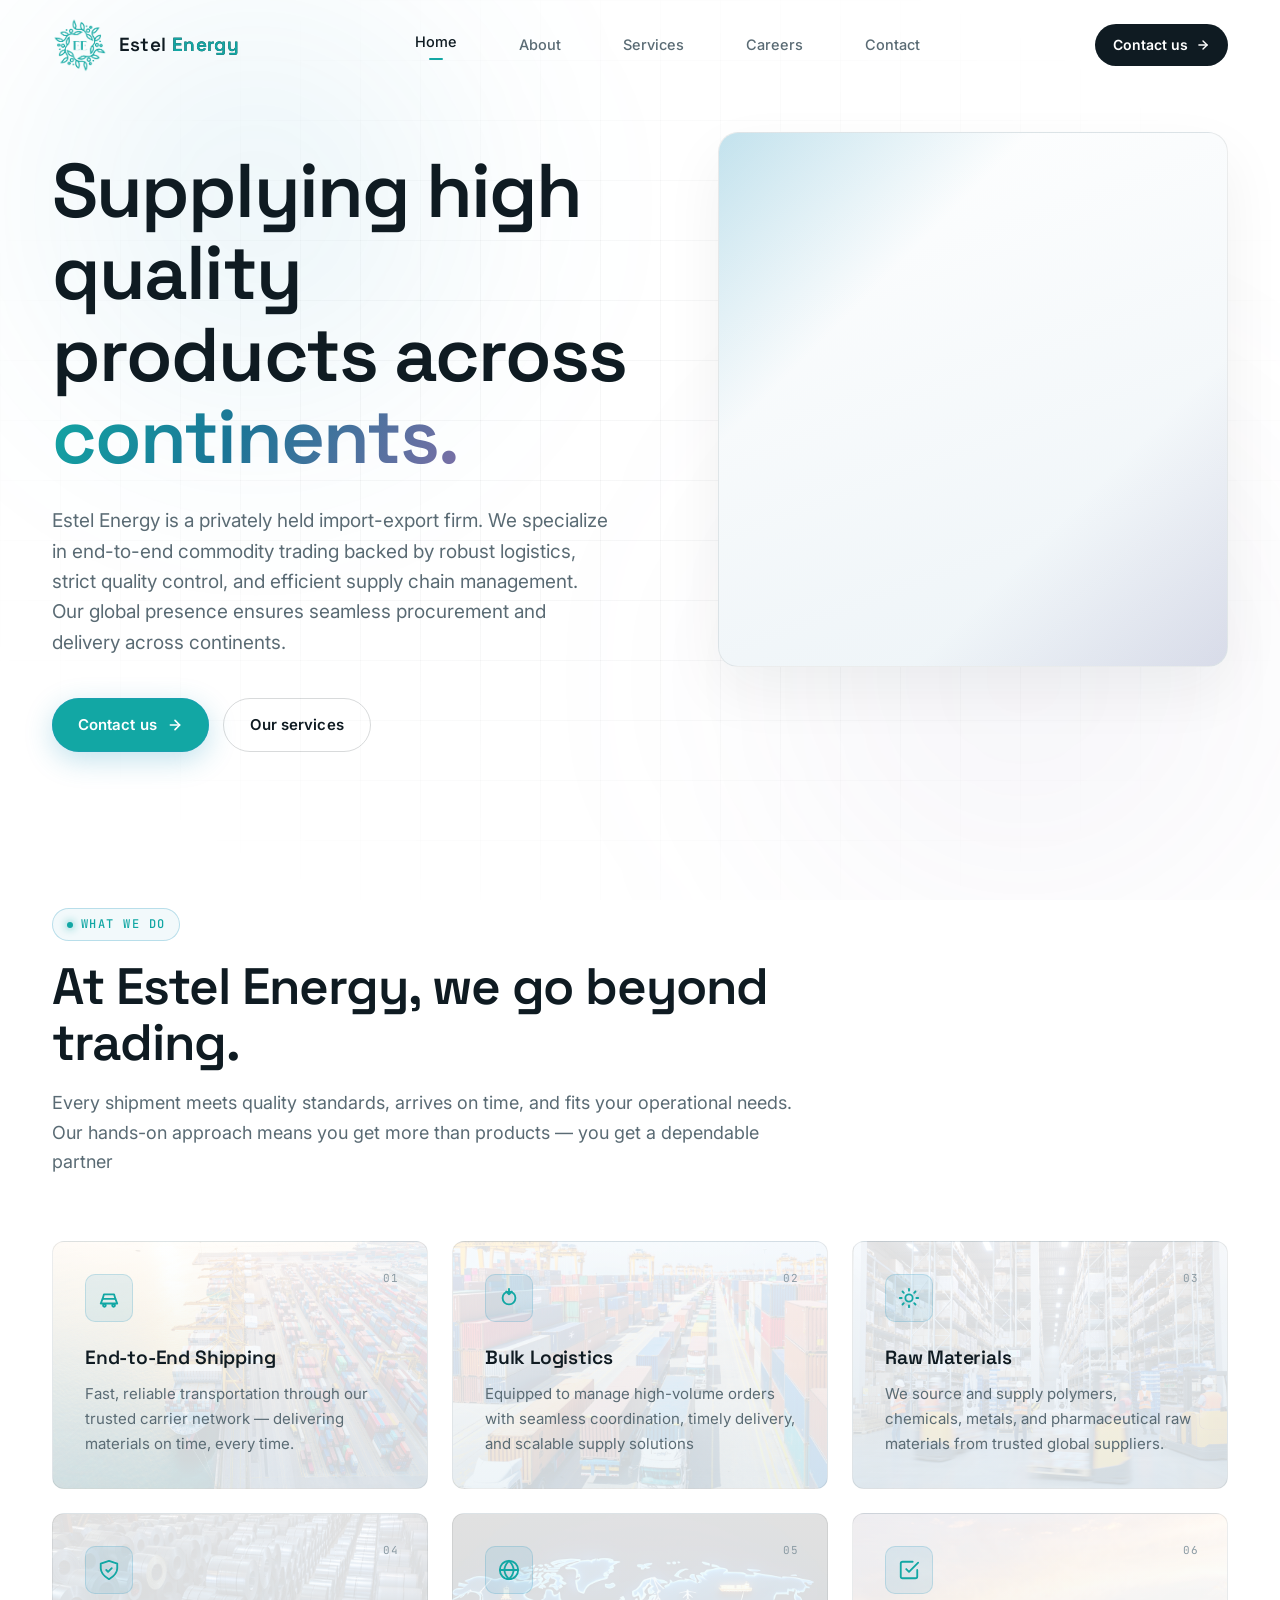
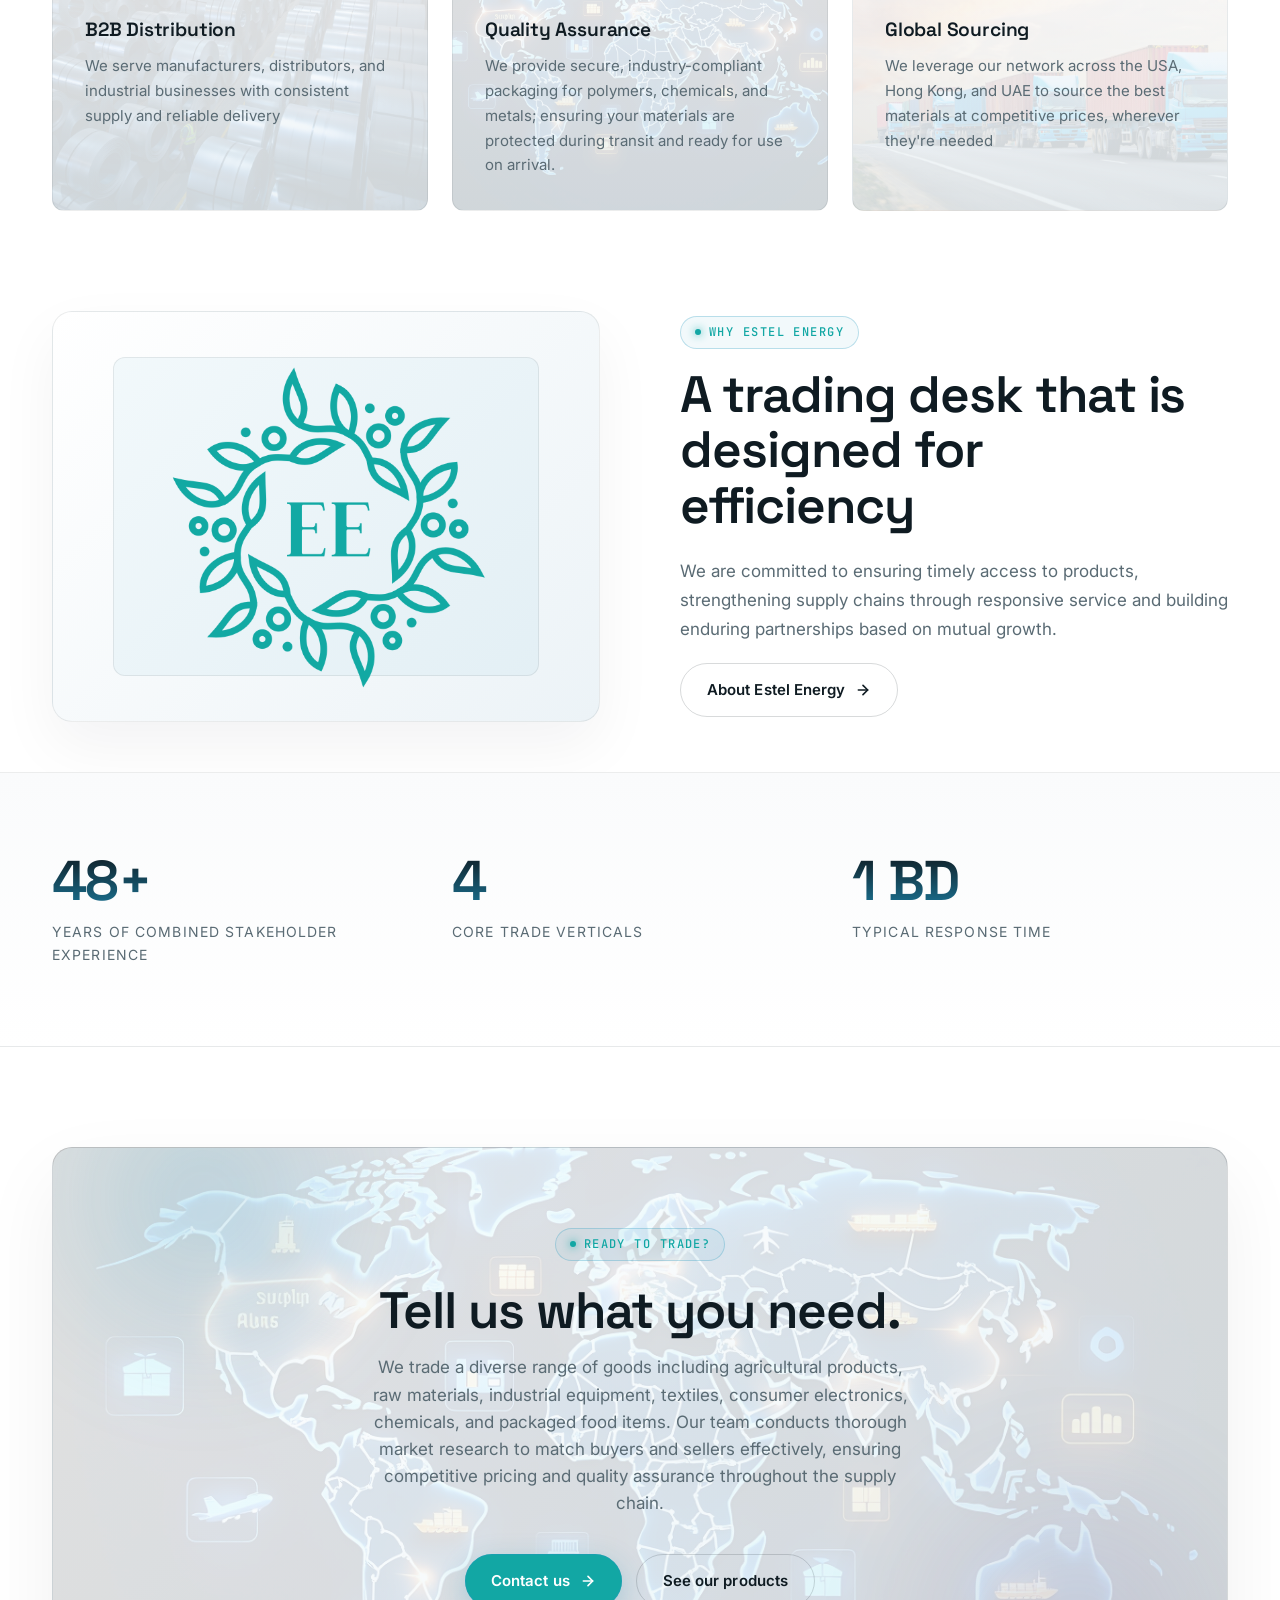
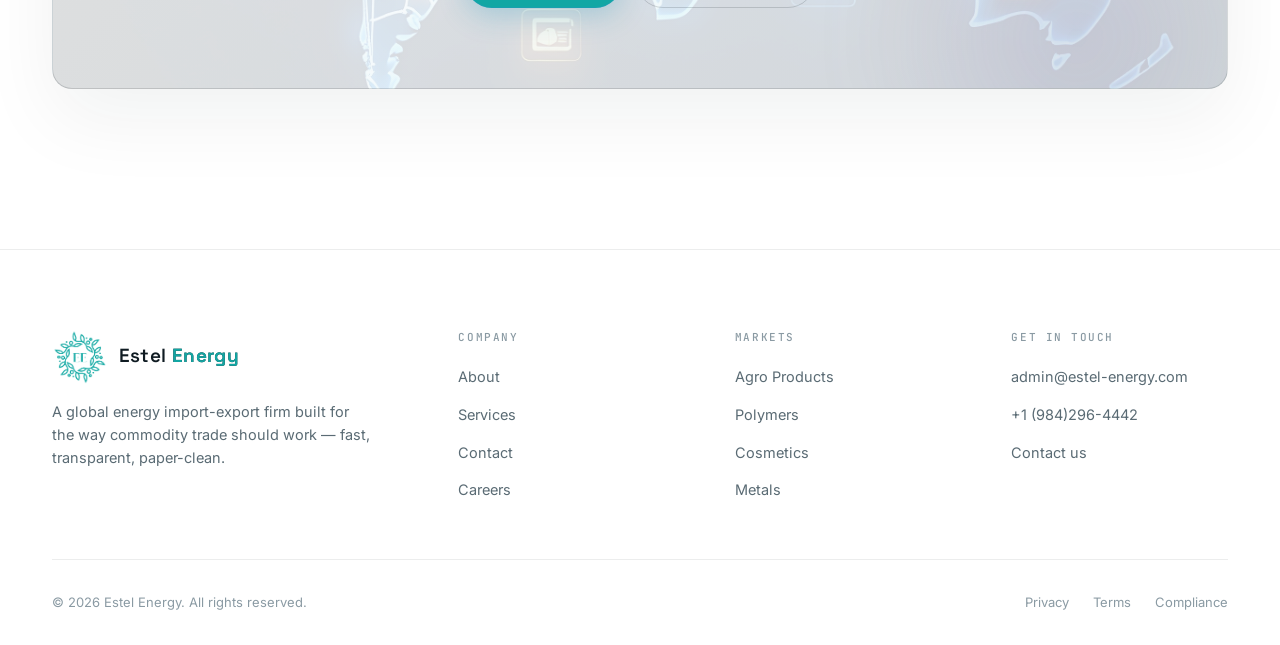
==== index.html @ 21d87ffd "Initial commit — Estel Energy website" ====
<!DOCTYPE html>
<html lang="en">
<head>
  <meta charset="UTF-8">
  <meta name="viewport" content="width=device-width, initial-scale=1.0">
  <title>Estel Energy </title>
  <meta name="description" content="Estel Energy is a privately held import-export firm. We specialize in end-to-end commodity trading backed by robust logistics, strict quality control, and efficient supply chain management. Our global presence ensures seamless procurement and delivery across continents.">
  <link rel="preconnect" href="https://fonts.googleapis.com">
  <link rel="preconnect" href="https://fonts.gstatic.com" crossorigin>
  <link href="https://fonts.googleapis.com/css2?family=Inter:wght@400;500;600;700&family=Space+Grotesk:wght@400;500;600;700&family=JetBrains+Mono:wght@400;500&display=swap" rel="stylesheet">
  <link rel="stylesheet" href="styles.css">
  <link rel="icon" type="image/png" href="./estellogo.png">
</head>
<body>
  <div class="ambient-bg"></div>
  <div class="grid-overlay"></div>

  <!-- NAV -->
  <nav class="nav">
    <div class="container nav-inner">
      <a href="index.html" class="brand">
        <img src="./estellogo.png" alt="Estel Energy logo" class="brand-logo">
        <span class="brand-name">Estel <span>Energy</span></span>
      </a>
      <ul class="nav-links">
        <li><a href="index.html" class="active">Home</a></li>
        <li><a href="about.html">About</a></li>
        <li><a href="services.html">Services</a></li>
        <li><a href="careers.html">Careers</a></li>
        <li><a href="contact.html">Contact</a></li>
      </ul>
      <a href="contact.html" class="nav-cta">
        Contact us
        <svg width="14" height="14" viewBox="0 0 24 24" fill="none" stroke="currentColor" stroke-width="2.4" stroke-linecap="round" stroke-linejoin="round"><line x1="5" y1="12" x2="19" y2="12"/><polyline points="12 5 19 12 12 19"/></svg>
      </a>
      <button class="menu-toggle" aria-label="Menu"><span></span></button>
    </div>
  </nav>

  <!-- HERO -->
  <section class="hero">
    <div class="container">
      <div class="hero-inner">
        <div>
          <h1 class="reveal" data-delay="1">
            Supplying high <br>quality products across <span class="grad">continents.</span>
          </h1>
          <p class="hero-sub reveal" data-delay="2">
            Estel Energy is a privately held import-export firm. We specialize in end-to-end commodity trading backed by robust logistics, strict quality control, and efficient supply chain management. Our global presence ensures seamless procurement and delivery across continents.
          </p>
          <div class="hero-ctas reveal" data-delay="3">
            <a href="contact.html" class="btn btn-primary">
              Contact us
              <svg class="btn-arrow" width="16" height="16" viewBox="0 0 24 24" fill="none" stroke="currentColor" stroke-width="2.4" stroke-linecap="round" stroke-linejoin="round"><line x1="5" y1="12" x2="19" y2="12"/><polyline points="12 5 19 12 12 19"/></svg>
            </a>
            <a href="services.html" class="btn btn-ghost">Our services</a>
          </div>
        </div>

        <!-- Hero visual: video -->
        <div class="hero-visual reveal" data-delay="2">
          <video
            autoplay
            muted
            loop
            playsinline
            style="width: 100%; height: 100%; border-radius: 20px; object-fit: cover;"
          >
            <source src="./Diagonaltrucks.m4v" type="video/mp4">
            Your browser does not support the video tag.
          </video>
        </div>
      </div>
    </div>
  </section>

  <!-- SERVICES PREVIEW -->
  <section class="section">
    <div class="container">
      <div class="section-head reveal">
        <span class="eyebrow">What we do</span>
        <h2>At Estel Energy, we go beyond trading.</h2>
        <p>Every shipment meets quality standards, arrives on time, and fits your operational needs. Our hands-on approach means you get more than products — you get a dependable partner</p>
      </div>

      <div class="grid grid-3">
        <div class="card reveal" style="background: linear-gradient(180deg, rgba(255, 255, 255, 0.88) 0%, rgba(236, 243, 247, 0.88) 100%), url('./shipping.png') center / cover no-repeat;">
          <span class="card-num">01</span>
          <div class="card-icon">
            <svg viewBox="0 0 24 24" fill="none" stroke="currentColor" stroke-width="2" stroke-linecap="round" stroke-linejoin="round"><path d="M3 18h18l-2-5H5l-2 5z"/><path d="M5 13l1.5-5h11L19 13"/><circle cx="7" cy="20" r="1.5"/><circle cx="17" cy="20" r="1.5"/></svg>
          </div>
          <h3 class="card-title">End-to-End Shipping</h3>
          <p class="card-body">Fast, reliable transportation through our trusted carrier network — delivering materials on time, every time.</p>
        </div>

        <div class="card reveal" data-delay="1" style="background: linear-gradient(180deg, rgba(255, 255, 255, 0.88) 0%, rgba(236, 243, 247, 0.88) 100%), url('./shippingtwo.png') center / cover no-repeat;">
          <span class="card-num">02</span>
          <div class="card-icon">
            <svg viewBox="0 0 24 24" fill="none" stroke="currentColor" stroke-width="2" stroke-linecap="round" stroke-linejoin="round"><path d="M12 2v6m0 0l-3-3m3 3l3-3"/><path d="M5 12a7 7 0 1014 0 7 7 0 00-14 0z"/></svg>
          </div>
          <h3 class="card-title">Bulk Logistics</h3>
          <p class="card-body">Equipped to manage high-volume orders with seamless coordination, timely delivery, and scalable supply solutions</p>
        </div>

        <div class="card reveal" data-delay="2" style="background: linear-gradient(180deg, rgba(255, 255, 255, 0.88) 0%, rgba(236, 243, 247, 0.88) 100%), url('./operations.png') center / cover no-repeat;">
          <span class="card-num">03</span>
          <div class="card-icon">
            <svg viewBox="0 0 24 24" fill="none" stroke="currentColor" stroke-width="2" stroke-linecap="round" stroke-linejoin="round"><circle cx="12" cy="12" r="4"/><path d="M12 2v2m0 16v2M2 12h2m16 0h2M4.93 4.93l1.41 1.41m11.32 11.32l1.41 1.41M4.93 19.07l1.41-1.41m11.32-11.32l1.41-1.41"/></svg>
          </div>
          <h3 class="card-title">Raw Materials</h3>
          <p class="card-body">We source and supply polymers, chemicals, metals, and pharmaceutical raw materials from trusted global suppliers.</p>
        </div>

        <div class="card reveal" style="background: linear-gradient(180deg, rgba(255, 255, 255, 0.88) 0%, rgba(236, 243, 247, 0.88) 100%), url('./metalsone.png') center / cover no-repeat;">
          <span class="card-num">04</span>
          <div class="card-icon">
            <svg viewBox="0 0 24 24" fill="none" stroke="currentColor" stroke-width="2" stroke-linecap="round" stroke-linejoin="round"><path d="M12 22c5-3 9-7 9-12V5l-9-3-9 3v5c0 5 4 9 9 12z"/><path d="M9 12l2 2 4-4"/></svg>
          </div>
          <h3 class="card-title">B2B Distribution</h3>
          <p class="card-body">We serve manufacturers, distributors, and industrial businesses with consistent supply and reliable delivery</p>
        </div>

        <div class="card reveal" data-delay="1" style="background: linear-gradient(180deg, rgba(255, 255, 255, 0.88) 0%, rgba(236, 243, 247, 0.88) 100%), url('./network.png') center / cover no-repeat;">
          <span class="card-num">05</span>
          <div class="card-icon">
            <svg viewBox="0 0 24 24" fill="none" stroke="currentColor" stroke-width="2" stroke-linecap="round" stroke-linejoin="round"><path d="M2 12h20M2 12c0-5 4-10 10-10s10 5 10 10-4 10-10 10S2 17 2 12z"/><path d="M12 2c3 3 5 6 5 10s-2 7-5 10c-3-3-5-6-5-10s2-7 5-10z"/></svg>
          </div>
          <h3 class="card-title">Quality Assurance</h3>
          <p class="card-body">We provide secure, industry-compliant packaging for polymers, chemicals, and metals; ensuring your materials are protected during transit and ready for use on arrival.</p>
        </div>

        <div class="card reveal" data-delay="2" style="background: linear-gradient(180deg, rgba(255, 255, 255, 0.88) 0%, rgba(236, 243, 247, 0.88) 100%), url('./shippingone.png') center / cover no-repeat;">
          <span class="card-num">06</span>
          <div class="card-icon">
            <svg viewBox="0 0 24 24" fill="none" stroke="currentColor" stroke-width="2" stroke-linecap="round" stroke-linejoin="round"><path d="M9 11l3 3L22 4"/><path d="M21 12v7a2 2 0 01-2 2H5a2 2 0 01-2-2V5a2 2 0 012-2h11"/></svg>
          </div>
          <h3 class="card-title">Global Sourcing</h3>
          <p class="card-body">We leverage our network across the USA, Hong Kong, and UAE to source the best materials at competitive prices, wherever they're needed</p>
        </div>
      </div>
    </div>
  </section>

  <!-- ABOUT SPLIT -->
  <section class="section">
    <div class="container">
      <div class="split">
        <div class="split-img reveal">
          <div class="split-img-inner">
            <img
              src="./estellogo.png"
              alt="Logo"
              style="max-width: 80%; height: auto;"
            />
          </div>
        </div>
        <div class="reveal" data-delay="1">
          <span class="eyebrow" style="margin-bottom: 18px;">Why Estel Energy</span>
          <h2 style="margin-bottom: 24px;">A trading desk that is designed for efficiency</h2>
          <p style="color: var(--text-muted); font-size: 17px; line-height: 1.7; margin-bottom: 20px;">
            We are committed to ensuring timely access to products, strengthening supply chains through responsive service and building enduring partnerships based on mutual growth.
          </p>

          <a href="about.html" class="btn btn-ghost">
            About Estel Energy
            <svg class="btn-arrow" width="16" height="16" viewBox="0 0 24 24" fill="none" stroke="currentColor" stroke-width="2.4" stroke-linecap="round" stroke-linejoin="round"><line x1="5" y1="12" x2="19" y2="12"/><polyline points="12 5 19 12 12 19"/></svg>
          </a>
        </div>
      </div>
    </div>
  </section>

  <!-- STATS BAND -->
  <section class="stats-band">
    <div class="container">
      <div class="stats-grid">
        <div class="stat reveal">
          <div class="stat-num" data-count="50" data-suffix="+">0+</div>
          <div class="stat-label">Years of combined stakeholder experience</div>
        </div>
        <div class="stat reveal" data-delay="1">
          <div class="stat-num" data-count="4" data-suffix="">0</div>
          <div class="stat-label">Core trade verticals</div>
        </div>
        <div class="stat reveal" data-delay="2">
          <div class="stat-num" data-count="1" data-suffix=" BD">0 BD</div>
          <div class="stat-label">Typical response time</div>
        </div>
      </div>
    </div>
  </section>

  <!-- CTA -->
  <section class="cta-band">
    <div class="container">
      <div class="cta-card reveal">
        <span class="eyebrow" style="margin-bottom: 22px;">Ready to trade?</span>
        <h2>Tell us what you need.</h2>
        <p>We trade a diverse range of goods including agricultural products, raw materials, industrial equipment, textiles, consumer electronics, chemicals, and packaged food items. Our team conducts thorough market research to match buyers and sellers effectively, ensuring competitive pricing and quality assurance throughout the supply chain.</p>
        <div class="btn-group">
          <a href="contact.html" class="btn btn-primary">
            Contact us
            <svg class="btn-arrow" width="16" height="16" viewBox="0 0 24 24" fill="none" stroke="currentColor" stroke-width="2.4" stroke-linecap="round" stroke-linejoin="round"><line x1="5" y1="12" x2="19" y2="12"/><polyline points="12 5 19 12 12 19"/></svg>
          </a>
          <a href="services.html" class="btn btn-ghost">See our products</a>
        </div>
      </div>
    </div>
  </section>

  <!-- FOOTER -->
  <footer class="footer">
    <div class="container">
      <div class="footer-grid">
        <div class="footer-brand">
          <div class="brand">
            <img src="./estellogo.png" alt="Estel Energy logo" class="brand-logo">
            <span class="brand-name">Estel <span>Energy</span></span>
          </div>
          <p class="footer-tag">A global energy import-export firm built for the way commodity trade should work — fast, transparent, paper-clean.</p>
        </div>
        <div>
          <h4>Company</h4>
          <ul>
            <li><a href="about.html">About</a></li>
            <li><a href="services.html">Services</a></li>
            <li><a href="contact.html">Contact</a></li>
            <li><a href="careers.html">Careers</a></li>
          </ul>
        </div>
        <div>
          <h4>Markets</h4>
          <ul>
            <li><a href="services.html">Agro Products</a></li>
            <li><a href="services.html">Polymers</a></li>
            <li><a href="services.html">Cosmetics</a></li>
            <li><a href="services.html">Metals</a></li>
          </ul>
        </div>
        <div>
          <h4>Get in touch</h4>
          <ul>
            <li><a href="mailto:admin@estel-energy.com">admin@estel-energy.com</a></li>
            <li><a href="tel:+19842964442">+1 (984)296-4442</a></li>
            <li><a href="contact.html">Contact us</a></li>
          </ul>
        </div>
      </div>
      <div class="footer-bottom">
        <span>© <span id="year">2026</span> Estel Energy. All rights reserved.</span>
        <div class="footer-bottom-links">
          <a href="#">Privacy</a>
          <a href="#">Terms</a>
          <a href="#">Compliance</a>
        </div>
      </div>
    </div>
  </footer>

  <script src="script.js"></script>
</body>
</html>
---- styles.css ----
/* ============================================
   ESTEL ENERGY — Global Energy Trade
   Design system & shared styles
   ============================================ */

:root {
  /* Palette — white canvas, brand teal + low-energy dusty purple */
  --bg-0: #FFFFFF;
  --bg-1: #FAFBFC;
  --bg-2: #ECF3F7;          /* light teal wash */
  --surface: #FFFFFF;
  --surface-2: #F4F8FB;
  --border: rgba(15, 27, 34, 0.08);
  --border-strong: rgba(15, 27, 34, 0.16);

  --text: #0F1B22;          /* near-black with teal undertone */
  --text-muted: #5A6B74;    /* readable slate */
  --text-dim: #8A9AA3;      /* dim slate */

  --accent: #12A7A4;        /* brand teal — rgba(37, 150, 190, 1) */
  --accent-deep: #1B7596;   /* darker teal for hovers */
  --accent-2: #7B6FA6;      /* dusty muted purple — adult, not childish */
  --accent-glow: rgba(37, 150, 190, 0.28);
  --energy: #12A7A4;        /* desaturated signal green */
  --danger: #D14848;        /* desaturated alert red */

  /* Type */
  --font-display: 'Space Grotesk', 'Inter', system-ui, -apple-system, sans-serif;
  --font-body: 'Inter', system-ui, -apple-system, sans-serif;
  --font-mono: 'JetBrains Mono', ui-monospace, SFMono-Regular, Menlo, monospace;

  /* Layout */
  --container: 1240px;
  --radius-sm: 6px;
  --radius: 12px;
  --radius-lg: 20px;

  /* Transitions */
  --ease: cubic-bezier(0.16, 1, 0.3, 1);
  --t-fast: 180ms var(--ease);
  --t: 320ms var(--ease);
  --t-slow: 600ms var(--ease);
}

* { box-sizing: border-box; margin: 0; padding: 0; }

html { scroll-behavior: smooth; -webkit-text-size-adjust: 100%; }

body {
  font-family: var(--font-body);
  background: var(--bg-0);
  color: var(--text);
  line-height: 1.6;
  font-size: 16px;
  -webkit-font-smoothing: antialiased;
  -moz-osx-font-smoothing: grayscale;
  overflow-x: hidden;
  min-height: 100vh;
}

img { max-width: 100%; display: block; }
a { color: inherit; text-decoration: none; transition: color var(--t-fast); }
button { font: inherit; cursor: pointer; border: none; background: none; color: inherit; }

::selection { background: var(--accent); color: #FFFFFF; }

/* ============================================
   Background ambient effects
   ============================================ */
.ambient-bg {
  position: fixed;
  inset: 0;
  z-index: -1;
  overflow: hidden;
  background: var(--bg-0);
}
.ambient-bg::before {
  content: '';
  position: absolute;
  top: -20%;
  left: -10%;
  width: 60vw;
  height: 60vw;
  background: radial-gradient(circle, rgba(37, 150, 190, 0.10) 0%, transparent 60%);
  filter: blur(80px);
  animation: drift1 22s ease-in-out infinite alternate;
}
.ambient-bg::after {
  content: '';
  position: absolute;
  bottom: -25%;
  right: -15%;
  width: 70vw;
  height: 70vw;
  background: radial-gradient(circle, rgba(123, 111, 166, 0.08) 0%, transparent 60%);
  filter: blur(100px);
  animation: drift2 28s ease-in-out infinite alternate;
}
.grid-overlay {
  position: fixed;
  inset: 0;
  z-index: -1;
  background-image:
    linear-gradient(rgba(15, 27, 34, 0.035) 1px, transparent 1px),
    linear-gradient(90deg, rgba(15, 27, 34, 0.035) 1px, transparent 1px);
  background-size: 60px 60px;
  mask-image: radial-gradient(ellipse at center, black 30%, transparent 80%);
  pointer-events: none;
}

@keyframes drift1 {
  0% { transform: translate(0, 0); }
  100% { transform: translate(8vw, 6vh); }
}
@keyframes drift2 {
  0% { transform: translate(0, 0); }
  100% { transform: translate(-6vw, -4vh); }
}

/* ============================================
   Layout container
   ============================================ */
.container {
  max-width: var(--container);
  margin: 0 auto;
  padding: 0 32px;
}
@media (max-width: 720px) { .container { padding: 0 20px; } }

/* ============================================
   Navigation
   ============================================ */
.nav {
  position: fixed;
  top: 0;
  left: 0;
  right: 0;
  z-index: 100;
  padding: 18px 0;
  transition: background var(--t), backdrop-filter var(--t), border-color var(--t);
  border-bottom: 1px solid transparent;
}
.nav.scrolled {
  background: rgba(255, 255, 255, 0.85);
  backdrop-filter: saturate(180%) blur(20px);
  -webkit-backdrop-filter: saturate(180%) blur(20px);
  border-bottom-color: var(--border);
}
.nav-inner {
  display: flex;
  align-items: center;
  justify-content: space-between;
  gap: 24px;
}
.brand {
  display: flex;
  align-items: center;
  gap: 12px;
  font-family: var(--font-display);
  font-weight: 600;
  letter-spacing: -0.01em;
  font-size: 19px;
}

.brand-logo {
  height: 54px;
  width: auto;
  display: block;
}

.brand-mark {
  width: 34px;
  height: 34px;
  border-radius: 8px;
  background: linear-gradient(135deg, var(--accent) 0%, var(--accent-deep) 100%);
  display: grid;
  place-items: center;
  box-shadow: 0 0 24px var(--accent-glow);
  position: relative;
  overflow: hidden;
}
/* Shimmer animation REMOVED from .brand-mark — now lives on .brand-name */
.brand-mark svg { width: 18px; height: 18px; position: relative; z-index: 1; }

.brand-name {
  letter-spacing: 0.02em;
  background-image: linear-gradient(
    100deg,
    var(--text) 0%,
    var(--text) 42%,
    var(--accent) 50%,
    var(--text) 58%,
    var(--text) 100%
  );
  background-size: 220% 100%;
  background-position: 150% 0;
  -webkit-background-clip: text;
  background-clip: text;
  -webkit-text-fill-color: transparent;
  color: transparent;
  animation: shine 4s ease-in-out infinite;
}
.brand-name > span {
  -webkit-text-fill-color: var(--accent);
  color: var(--accent);
  background: none;
}
@keyframes shine {
  0%, 100% { background-position: 150% 0; }
  50% { background-position: -50% 0; }
}

.nav-links {
  display: flex;
  align-items: center;
  gap: 50px;
  list-style: none;
}
.nav-links a {
  display: inline-block;
  white-space: nowrap;
  padding: 4px 6px;
  font-size: 14.5px;
  font-weight: 500;
  color: var(--text-muted);
  border-radius: 5px;
  transition: color var(--t-fast), background var(--t-fast);
}
.nav-links a:hover { color: var(--text); background: rgba(15, 27, 34, 0.04); }
.nav-links a.active { color: var(--text); }
.nav-links a.active::after {
  content: '';
  display: block;
  margin: 4px auto 0;
  width: 14px;
  height: 2px;
  border-radius: 2px;
  background: var(--accent);
}

.nav-cta {
  display: inline-flex;
  align-items: center;
  gap: 8px;
  padding: 10px 18px;
  background: var(--text);
  color: #FFFFFF;
  border-radius: 999px;
  font-size: 14px;
  font-weight: 600;
  transition: transform var(--t-fast), box-shadow var(--t-fast);
}
.nav-cta:hover {
  transform: translateY(-1px);
  box-shadow: 0 8px 24px rgba(15, 27, 34, 0.18);
}

.menu-toggle {
  display: none;
  width: 40px;
  height: 40px;
  border-radius: 8px;
  align-items: center;
  justify-content: center;
}
.menu-toggle span {
  display: block;
  width: 18px;
  height: 2px;
  background: var(--text);
  position: relative;
}
.menu-toggle span::before,
.menu-toggle span::after {
  content: '';
  position: absolute;
  left: 0;
  width: 18px;
  height: 2px;
  background: var(--text);
}
.menu-toggle span::before { top: -6px; }
.menu-toggle span::after { top: 6px; }

@media (max-width: 880px) {
  .menu-toggle { display: flex; }
  .nav-links {
    position: fixed;
    inset: 64px 0 auto 0;
    flex-direction: column;
    background: rgba(255, 255, 255, 0.97);
    backdrop-filter: blur(20px);
    border-bottom: 1px solid var(--border);
    padding: 24px;
    gap: 4px;
    transform: translate(0, calc(-100% - 80px));
    transition: transform var(--t);
  }
  .nav-links.open { transform: translate(0, 0); }
  .nav-links a { padding: 14px 16px; width: 100%; }
  .nav-cta { display: none; }
}

/* ============================================
   Buttons
   ============================================ */
.btn {
  display: inline-flex;
  align-items: center;
  gap: 10px;
  padding: 14px 26px;
  font-size: 15px;
  font-weight: 600;
  border-radius: 999px;
  transition: transform var(--t-fast), box-shadow var(--t-fast), background var(--t-fast), color var(--t-fast);
  white-space: nowrap;
  letter-spacing: 0.005em;
  cursor: pointer;
}
.btn-primary {
  background: var(--accent);
  color: #FFFFFF;
  box-shadow: 0 8px 28px rgba(37, 150, 190, 0.28), 0 0 0 1px rgba(37, 150, 190, 0.4) inset;
}
.btn-primary:hover {
  transform: translateY(-2px);
  background: var(--accent-deep);
  box-shadow: 0 14px 36px rgba(37, 150, 190, 0.4), 0 0 0 1px rgba(37, 150, 190, 0.55) inset;
}
.btn-ghost {
  background: transparent;
  color: var(--text);
  border: 1px solid var(--border-strong);
}
.btn-ghost:hover {
  background: rgba(15, 27, 34, 0.04);
  border-color: rgba(15, 27, 34, 0.28);
  transform: translateY(-2px);
}
.btn-arrow { transition: transform var(--t-fast); }
.btn:hover .btn-arrow { transform: translateX(3px); }

/* ============================================
   Section primitives
   ============================================ */
section { position: relative; }
.section { padding: 50px 0; }
.section-sm { padding: 80px 0; }
@media (max-width: 720px) {
  .section { padding: 80px 0; }
  .section-sm { padding: 60px 0; }
}

.eyebrow {
  display: inline-flex;
  align-items: center;
  gap: 8px;
  font-family: var(--font-mono);
  font-size: 12px;
  font-weight: 500;
  letter-spacing: 0.12em;
  text-transform: uppercase;
  color: var(--accent);
  padding: 6px 14px;
  border: 1px solid rgba(37, 150, 190, 0.28);
  border-radius: 999px;
  background: rgba(37, 150, 190, 0.06);
}
.eyebrow::before {
  content: '';
  width: 6px;
  height: 6px;
  border-radius: 50%;
  background: var(--accent);
  box-shadow: 0 0 8px var(--accent);
}

h1, h2, h3, h4 {
  font-family: var(--font-display);
  font-weight: 600;
  letter-spacing: -0.025em;
  line-height: 1.08;
  color: var(--text);
}
h1 { font-size: clamp(2.5rem, 6vw, 4.75rem); }
h2 { font-size: clamp(2rem, 4vw, 3.25rem); letter-spacing: -0.02em; }
h3 { font-size: clamp(1.25rem, 2vw, 1.5rem); letter-spacing: -0.01em; line-height: 1.25; }
h4 { font-size: 1.05rem; line-height: 1.35; }

.text-accent { color: var(--accent); }
.text-gold { color: var(--accent-2); }
.text-muted { color: var(--text-muted); }
.text-dim { color: var(--text-dim); }

.section-head { max-width: 760px; margin-bottom: 64px; }
.section-head .eyebrow { margin-bottom: 18px; }
.section-head h2 { margin-bottom: 18px; }
.section-head p { color: var(--text-muted); font-size: 18px; line-height: 1.65; }

/* ============================================
   Hero
   ============================================ */
.hero {
  padding: 150px 0 50px;
  position: relative;
  overflow: hidden;
}
.hero-inner {
  display: grid;
  grid-template-columns: 1.15fr 1fr;
  gap: 80px;
  align-items: center;
}
@media (max-width: 980px) {
  .hero-inner { grid-template-columns: 1fr; gap: 60px; }
  .hero { padding: 140px 0 80px; }
}

.hero-eyebrow { margin-bottom: 28px; }
.hero h1 {
  margin-bottom: 28px;
}
.hero h1 .grad {
  background: linear-gradient(120deg, var(--accent) 0%, var(--accent-deep) 45%, var(--accent-2) 100%);
  -webkit-background-clip: text;
  background-clip: text;
  -webkit-text-fill-color: transparent;
  display: inline-block;
}
.hero-sub {
  font-size: 19px;
  color: var(--text-muted);
  max-width: 560px;
  margin-bottom: 40px;
  line-height: 1.6;
}
.hero-ctas { display: flex; gap: 14px; flex-wrap: wrap; margin-bottom: 56px; }

.hero-meta {
  display: grid;
  grid-template-columns: repeat(3, 1fr);
  gap: 24px;
  padding-top: 36px;
  border-top: 1px solid var(--border);
}
.hero-meta-item .num {
  font-family: var(--font-display);
  font-size: clamp(1.8rem, 3vw, 2.4rem);
  font-weight: 600;
  color: var(--text);
  line-height: 1;
  letter-spacing: -0.02em;
}
.hero-meta-item .num span { color: var(--accent); }
.hero-meta-item .lbl {
  margin-top: 8px;
  font-size: 13px;
  color: var(--text-dim);
  text-transform: uppercase;
  letter-spacing: 0.08em;
}

/* Hero visual */
.hero-visual {
  position: relative;
  aspect-ratio: 1 / 1.05;
  border-radius: var(--radius-lg);
  background: linear-gradient(160deg, var(--surface) 0%, var(--bg-2) 100%);
  border: 1px solid var(--border);
  overflow: hidden;
  padding: 28px;
  display: flex;
  flex-direction: column;
  gap: 16px;
  box-shadow: 0 24px 60px rgba(15, 27, 34, 0.06);
}
@media (min-width: 981px) {
  .hero-visual { margin-top: -160px; }
}
.hero-visual::before {
  content: '';
  position: absolute;
  top: -1px;
  left: -1px;
  right: -1px;
  bottom: -1px;
  border-radius: var(--radius-lg);
  background: linear-gradient(135deg, rgba(37, 150, 190, 0.28), transparent 30%, transparent 70%, rgba(123, 111, 166, 0.18));
  z-index: -1;
}

.ticker-card {
  background: rgba(255, 255, 255, 0.7);
  border: 1px solid var(--border);
  border-radius: 12px;
  padding: 18px 20px;
  display: flex;
  align-items: center;
  justify-content: space-between;
  gap: 12px;
  backdrop-filter: blur(10px);
  transition: transform var(--t), border-color var(--t);
}
.ticker-card:hover {
  transform: translateY(-2px);
  border-color: rgba(37, 150, 190, 0.3);
}
.ticker-left { display: flex; align-items: center; gap: 14px; }
.ticker-dot {
  width: 36px; height: 36px;
  border-radius: 8px;
  background: rgba(37, 150, 190, 0.10);
  display: grid; place-items: center;
  color: var(--accent);
}
.ticker-name { font-weight: 600; font-size: 14.5px; }
.ticker-sub { font-size: 12px; color: var(--text-dim); font-family: var(--font-mono); }
.ticker-right { text-align: right; }
.ticker-price { font-family: var(--font-mono); font-size: 14.5px; font-weight: 500; }
.ticker-change { font-family: var(--font-mono); font-size: 12px; font-weight: 600; }
.ticker-change.up { color: var(--energy); }
.ticker-change.down { color: var(--danger); }

.live-tag {
  position: absolute;
  top: 20px;
  right: 20px;
  display: inline-flex;
  align-items: center;
  gap: 8px;
  background: rgba(255, 255, 255, 0.85);
  border: 1px solid var(--border);
  padding: 6px 10px;
  border-radius: 999px;
  font-family: var(--font-mono);
  font-size: 10.5px;
  text-transform: uppercase;
  letter-spacing: 0.1em;
  color: var(--text-muted);
  backdrop-filter: blur(8px);
}
.live-tag::before {
  content: '';
  width: 6px; height: 6px;
  border-radius: 50%;
  background: var(--energy);
  box-shadow: 0 0 8px var(--energy);
  animation: pulse 1.6s ease-in-out infinite;
}
@keyframes pulse {
  0%, 100% { opacity: 1; }
  50% { opacity: 0.4; }
}

/* ============================================
   Logo strip
   ============================================ */
.logo-strip {
  padding: 20px 0;
  border-top: 1px solid var(--border);
  border-bottom: 1px solid var(--border);
}
.logo-strip-label {
  text-align: center;
  font-family: var(--font-mono);
  font-size: 12px;
  letter-spacing: 0.12em;
  text-transform: uppercase;
  color: var(--text-dim);
  margin-bottom: 32px;
}
.logo-strip-row {
  display: flex;
  align-items: center;
  justify-content: space-around;
  gap: 40px;
  flex-wrap: wrap;
  opacity: 0.75;
}
.logo-strip-row .logo {
  font-family: var(--font-display);
  font-weight: 600;
  font-size: 18px;
  color: var(--text-muted);
  letter-spacing: -0.01em;
  transition: color var(--t-fast), opacity var(--t-fast);
}
.logo-strip-row .logo:hover { color: var(--text); }

/* ============================================
   Feature grid (services / values)
   ============================================ */
.grid {
  display: grid;
  gap: 24px;
}
.grid-2 { grid-template-columns: repeat(2, 1fr); }
.grid-3 { grid-template-columns: repeat(3, 1fr); }
.grid-4 { grid-template-columns: repeat(4, 1fr); }
@media (max-width: 980px) {
  .grid-3, .grid-4 { grid-template-columns: repeat(2, 1fr); }
}
@media (max-width: 640px) {
  .grid-2, .grid-3, .grid-4 { grid-template-columns: 1fr; }
}

.card {
  position: relative;
  background: linear-gradient(180deg, var(--surface) 0%, var(--bg-2) 100%);
  border: 1px solid var(--border);
  border-radius: var(--radius);
  padding: 32px;
  transition: transform var(--t), border-color var(--t), box-shadow var(--t);
  overflow: hidden;
}
.card::before {
  content: '';
  position: absolute;
  inset: 0;
  border-radius: var(--radius);
  background: radial-gradient(600px circle at var(--mx, 50%) var(--my, 0%), rgba(37, 150, 190, 0.10), transparent 40%);
  opacity: 0;
  transition: opacity var(--t);
  pointer-events: none;
}
.card:hover {
  transform: translateY(-4px);
  border-color: rgba(37, 150, 190, 0.35);
  box-shadow: 0 24px 60px rgba(15, 27, 34, 0.08);
}
.card:hover::before { opacity: 1; }

.card-icon {
  width: 48px;
  height: 48px;
  border-radius: 10px;
  background: rgba(37, 150, 190, 0.10);
  color: var(--accent);
  display: grid;
  place-items: center;
  margin-bottom: 24px;
  border: 1px solid rgba(37, 150, 190, 0.20);
}
.card-icon svg { width: 22px; height: 22px; }

.card-title { font-size: 1.2rem; margin-bottom: 12px; font-family: var(--font-display); font-weight: 600; letter-spacing: -0.01em; }
.card-body { color: var(--text-muted); font-size: 15px; line-height: 1.65; }

.card-num {
  position: absolute;
  top: 28px;
  right: 28px;
  font-family: var(--font-mono);
  font-size: 11px;
  letter-spacing: 0.1em;
  color: var(--text-dim);
}

/* ============================================
   Split feature (alternating)
   ============================================ */
.split {
  display: grid;
  grid-template-columns: 1fr 1fr;
  gap: 80px;
  align-items: center;
}
.split.reverse > :first-child { order: 2; }
@media (max-width: 980px) {
  .split { grid-template-columns: 1fr; gap: 40px; }
  .split.reverse > :first-child { order: 0; }
}
.split + .split { margin-top: 120px; }

.split-img {
  aspect-ratio: 4 / 3;
  border-radius: var(--radius-lg);
  background: linear-gradient(135deg, var(--surface), var(--bg-2));
  border: 1px solid var(--border);
  position: relative;
  overflow: hidden;
  display: grid; place-items: center;
  box-shadow: 0 24px 60px rgba(15, 27, 34, 0.05);
}
.split-img-inner {
  width: 78%; height: 78%;
  border-radius: var(--radius);
  background: rgba(37, 150, 190, 0.05);
  border: 1px solid var(--border);
  display: grid; place-items: center;
  color: var(--accent);
  position: relative;
}
.split-img svg { width: 80px; height: 80px; opacity: 0.9; }

/* Ensure images inside split blocks fill their box with modest inner padding */
.split-img-inner img {
  width: 100%;
  height: auto;
  display: block;
  object-fit: contain;
}

/* ============================================
   Stats band
   ============================================ */
.stats-band {
  padding: 80px 0;
  border-top: 1px solid var(--border);
  border-bottom: 1px solid var(--border);
  background: linear-gradient(180deg, var(--bg-1) 0%, var(--bg-0) 100%);
}
.stats-grid {
  display: grid;
  grid-template-columns: repeat(3, 1fr);
  gap: 24px;
}
@media (max-width: 880px) { .stats-grid { grid-template-columns: 1fr; } }
.stat .stat-num {
  font-family: var(--font-display);
  font-size: clamp(2.4rem, 5vw, 3.5rem);
  font-weight: 600;
  line-height: 1;
  letter-spacing: -0.03em;
  background: linear-gradient(180deg, var(--text), var(--accent-deep));
  -webkit-background-clip: text;
  background-clip: text;
  -webkit-text-fill-color: transparent;
}
.stat .stat-label {
  margin-top: 12px;
  color: var(--text-muted);
  font-size: 14px;
  text-transform: uppercase;
  letter-spacing: 0.08em;
}

/* ============================================
   CTA band
   ============================================ */
.cta-band {
  position: relative;
  padding: 100px 0;
  overflow: hidden;
}
.cta-card {
  position: relative;
  padding: 80px 60px;
  border-radius: var(--radius-lg);
  background:
    linear-gradient(135deg, rgba(255, 255, 255, 0.88) 0%, rgba(236, 243, 247, 0.88) 100%),
    url('./network.png') center / cover no-repeat;
  border: 1px solid var(--border-strong);
  overflow: hidden;
  text-align: center;
  box-shadow: 0 30px 80px rgba(15, 27, 34, 0.06);
}
.cta-card::before {
  content: '';
  position: absolute;
  width: 500px;
  height: 500px;
  border-radius: 50%;
  background: radial-gradient(circle, rgba(37, 150, 190, 0.20), transparent 60%);
  top: -200px;
  left: -100px;
  filter: blur(40px);
}
.cta-card::after {
  content: '';
  position: absolute;
  width: 500px;
  height: 500px;
  border-radius: 50%;
  background: radial-gradient(circle, rgba(123, 111, 166, 0.18), transparent 60%);
  bottom: -200px;
  right: -100px;
  filter: blur(40px);
}
.cta-card > * { position: relative; z-index: 1; }
.cta-card h2 { margin-bottom: 16px; }
.cta-card p { color: var(--text-muted); max-width: 540px; margin: 0 auto 36px; font-size: 17px; }
.cta-card .btn-group { display: flex; gap: 14px; justify-content: center; flex-wrap: wrap; }

@media (max-width: 720px) {
  .cta-card { padding: 50px 28px; }
}

/* ============================================
   Footer
   ============================================ */
.footer {
  padding: 80px 0 32px;
  border-top: 1px solid var(--border);
  margin-top: 60px;
}
.footer-grid {
  display: grid;
  grid-template-columns: 1.6fr 1fr 1fr 1fr;
  gap: 60px;
  margin-bottom: 56px;
}
@media (max-width: 880px) {
  .footer-grid { grid-template-columns: 1fr 1fr; gap: 40px; }
}
@media (max-width: 540px) {
  .footer-grid { grid-template-columns: 1fr; }
}
.footer-brand .brand { margin-bottom: 16px; }
.footer-tag { color: var(--text-muted); max-width: 320px; font-size: 14.5px; line-height: 1.6; }
.footer h4 {
  font-family: var(--font-mono);
  font-size: 11px;
  letter-spacing: 0.14em;
  text-transform: uppercase;
  color: var(--text-dim);
  margin-bottom: 20px;
  font-weight: 500;
}
.footer ul { list-style: none; display: grid; gap: 12px; }
.footer ul a { color: var(--text-muted); font-size: 14.5px; }
.footer ul a:hover { color: var(--text); }

.footer-bottom {
  display: flex;
  justify-content: space-between;
  align-items: center;
  padding-top: 32px;
  border-top: 1px solid var(--border);
  font-size: 13px;
  color: var(--text-dim);
  gap: 16px;
  flex-wrap: wrap;
}
.footer-bottom-links { display: flex; gap: 24px; }

/* ============================================
   Page header (interior pages)
   ============================================ */
.page-header {
  padding: 180px 0 80px;
  position: relative;
  text-align: center;
  overflow: hidden;
}
.page-header .eyebrow { margin-bottom: 24px; }
.page-header h1 { font-size: clamp(2.5rem, 5vw, 4rem); margin-bottom: 20px; }
.page-header p {
  font-size: 19px;
  color: var(--text-muted);
  max-width: 680px;
  margin: 0 auto;
  line-height: 1.6;
}
@media (max-width: 720px) { .page-header { padding: 140px 0 60px; } }

/* ============================================
   About — team / values
   ============================================ */
.about-intro {
  display: grid;
  grid-template-columns: 1fr 1.4fr;
  gap: 80px;
  align-items: start;
}
@media (max-width: 980px) {
  .about-intro { grid-template-columns: 1fr; gap: 40px; }
}
.about-intro h2 { font-size: clamp(2rem, 3.5vw, 2.8rem); }
.about-intro-text p {
  color: var(--text-muted);
  font-size: 17px;
  line-height: 1.7;
}
.about-intro-text p + p { margin-top: 20px; }

.timeline {
  position: relative;
  padding-left: 32px;
}
.timeline::before {
  content: '';
  position: absolute;
  left: 8px; top: 8px; bottom: 8px;
  width: 2px;
  background: linear-gradient(180deg, var(--accent), transparent);
}
.timeline-item { position: relative; padding-bottom: 40px; }
.timeline-item::before {
  content: '';
  position: absolute;
  left: -30px; top: 6px;
  width: 14px; height: 14px;
  border-radius: 50%;
  background: var(--accent);
  box-shadow: 0 0 0 4px rgba(37, 150, 190, 0.15);
}
.timeline-year {
  font-family: var(--font-mono);
  font-size: 12px;
  letter-spacing: 0.12em;
  color: var(--accent);
  margin-bottom: 6px;
}
.timeline-title { font-family: var(--font-display); font-weight: 600; font-size: 1.1rem; margin-bottom: 6px; }
.timeline-body { color: var(--text-muted); font-size: 14.5px; line-height: 1.6; }

/* ============================================
   Services page list
   ============================================ */
.service-row {
  display: grid;
  grid-template-columns: 80px 1fr 1.4fr;
  gap: 48px;
  padding: 40px 0;
  border-top: 1px solid var(--border);
  transition: background var(--t);
  align-items: start;
}
.service-row:last-child { border-bottom: 1px solid var(--border); }
.service-row:hover { background: linear-gradient(90deg, rgba(37, 150, 190, 0.04), transparent 80%); }
.service-num {
  font-family: var(--font-mono);
  font-size: 13px;
  letter-spacing: 0.1em;
  color: var(--text-dim);
  padding-top: 6px;
}
.service-name { font-family: var(--font-display); font-size: 1.5rem; font-weight: 600; letter-spacing: -0.015em; }
.service-name .tag {
  display: inline-block;
  margin-top: 12px;
  padding: 4px 10px;
  font-family: var(--font-mono);
  font-size: 11px;
  letter-spacing: 0.06em;
  text-transform: uppercase;
  background: rgba(123, 111, 166, 0.10);
  color: var(--accent-2);
  border: 1px solid rgba(123, 111, 166, 0.25);
  border-radius: 6px;
}
.service-desc {
  color: var(--text-muted);
  font-size: 16px;
  line-height: 1.7;
}
.service-desc ul {
  margin-top: 16px;
  list-style: none;
  display: grid;
  gap: 8px;
}
.service-desc li {
  position: relative;
  padding-left: 22px;
  font-size: 14.5px;
}
.service-desc li::before {
  content: '';
  position: absolute;
  left: 0; top: 9px;
  width: 12px; height: 2px;
  background: var(--accent);
}
@media (max-width: 880px) {
  .service-row { grid-template-columns: 1fr; gap: 16px; padding: 32px 0; }
}

/* ============================================
   Contact page
   ============================================ */
.contact-grid {
  display: grid;
  grid-template-columns: 1fr 1.2fr;
  gap: 60px;
}
@media (max-width: 980px) {
  .contact-grid { grid-template-columns: 1fr; gap: 40px; }
}

.contact-info { display: grid; gap: 32px; align-content: start; }
.contact-info-block { padding: 24px; background: var(--surface); border: 1px solid var(--border); border-radius: var(--radius); box-shadow: 0 8px 24px rgba(15, 27, 34, 0.04); }
.contact-info-block h4 {
  font-family: var(--font-mono);
  font-size: 11px;
  letter-spacing: 0.14em;
  text-transform: uppercase;
  color: var(--text-dim);
  margin-bottom: 10px;
  font-weight: 500;
}
.contact-info-block p { font-size: 15px; line-height: 1.6; }
.contact-info-block a { color: var(--text); border-bottom: 1px dashed var(--border-strong); }
.contact-info-block a:hover { color: var(--accent); border-color: var(--accent); }

.contact-form {
  padding: 40px;
  background: linear-gradient(180deg, var(--surface) 0%, var(--bg-2) 100%);
  border: 1px solid var(--border);
  border-radius: var(--radius-lg);
  box-shadow: 0 24px 60px rgba(15, 27, 34, 0.05);
}
.contact-form h3 { margin-bottom: 8px; }
.contact-form > p { color: var(--text-muted); font-size: 15px; margin-bottom: 28px; }
.form-row { display: grid; grid-template-columns: 1fr 1fr; gap: 16px; margin-bottom: 16px; }
.form-row.full { grid-template-columns: 1fr; }
.form-group { display: grid; gap: 6px; }
.form-group label {
  font-size: 13px;
  font-weight: 500;
  color: var(--text-muted);
}
.form-group label .req { color: var(--accent); }
.form-group input,
.form-group select,
.form-group textarea {
  width: 100%;
  padding: 13px 16px;
  background: #FFFFFF;
  border: 1px solid var(--border-strong);
  border-radius: 10px;
  color: var(--text);
  font: inherit;
  font-size: 14.5px;
  transition: border-color var(--t-fast), background var(--t-fast), box-shadow var(--t-fast);
}
.form-group select { appearance: none; background-image: url("data:image/svg+xml;utf8,<svg xmlns='http://www.w3.org/2000/svg' viewBox='0 0 24 24' fill='none' stroke='%235A6B74' stroke-width='2'><polyline points='6 9 12 15 18 9'/></svg>"); background-repeat: no-repeat; background-position: right 14px center; padding-right: 40px; }
.form-group input:focus,
.form-group select:focus,
.form-group textarea:focus {
  outline: none;
  border-color: var(--accent);
  background: #FFFFFF;
  box-shadow: 0 0 0 3px rgba(37, 150, 190, 0.15);
}
.form-group input::placeholder,
.form-group textarea::placeholder { color: var(--text-dim); }
.form-group textarea { resize: vertical; min-height: 130px; }
.form-actions { display: flex; justify-content: space-between; align-items: center; gap: 16px; margin-top: 8px; }
.form-actions .note { font-size: 12.5px; color: var(--text-dim); }
@media (max-width: 540px) {
  .form-row { grid-template-columns: 1fr; }
  .contact-form { padding: 28px 22px; }
}
.form-success {
  display: none;
  padding: 16px 18px;
  background: rgba(43, 168, 118, 0.10);
  border: 1px solid rgba(43, 168, 118, 0.32);
  border-radius: 10px;
  color: var(--energy);
  font-size: 14.5px;
  margin-top: 18px;
}
.form-success.show { display: block; animation: fadeUp 0.4s var(--ease); }

@keyframes fadeUp {
  from { opacity: 0; transform: translateY(8px); }
  to { opacity: 1; transform: translateY(0); }
}

/* ============================================
   Reveal animations
   ============================================ */
.reveal { opacity: 0; transform: translateY(24px); transition: opacity 700ms var(--ease), transform 700ms var(--ease); }
.reveal.in { opacity: 1; transform: translateY(0); }
.reveal[data-delay="1"] { transition-delay: 80ms; }
.reveal[data-delay="2"] { transition-delay: 160ms; }
.reveal[data-delay="3"] { transition-delay: 240ms; }
.reveal[data-delay="4"] { transition-delay: 320ms; }

/* ============================================
   Utilities
   ============================================ */
.center { text-align: center; }
.divider { height: 1px; background: var(--border); margin: 80px 0; }
.no-scroll { overflow: hidden; }

/* ============================================
   Values-head (about.html — "Three principles" with side image)
   ============================================ */
.values-head {
  display: grid;
  grid-template-columns: 1fr 360px;
  gap: 60px;
  align-items: end;
  margin-bottom: 64px;
}
@media (max-width: 980px) {
  .values-head {
    grid-template-columns: 1fr;
    gap: 32px;
    align-items: stretch;
  }
  .values-head > div:last-child { max-width: 480px; }
}

/* ============================================
   Responsive polish — tablet (≤880px) and phone (≤540px)
   ============================================ */

/* Tablet and below */
@media (max-width: 880px) {
  /* Brand mark — keep nav row from getting too tall */
  .brand-logo { height: 42px; }
  .brand { font-size: 17px; }

  /* Hide the wordmark dot accent on tightest layout */
  .nav { padding: 14px 0; }

  /* Card padding shrinks so backgrounds are still readable */
  .card { padding: 26px; }

  /* About-intro image gets a sensible cap when stacked */
  .about-intro > .reveal:first-child > div[style*="aspect-ratio"] {
    max-width: 520px;
  }

  /* Page header — less top padding when nav is shorter */
  .page-header { padding: 130px 0 50px; }

  /* CTA card padding */
  .cta-card { padding: 60px 36px; }
}

/* Phone */
@media (max-width: 540px) {
  /* Tighter container gutter */
  .container { padding: 0 18px; }

  /* Logo strip wraps tighter */
  .logo-strip-row { gap: 24px; }
  .logo-strip-row .logo { font-size: 15px; }

  /* Section paddings tighten further */
  .section { padding: 60px 0; }
  .stats-band { padding: 56px 0; }
  .logo-strip { padding: 40px 0; }

  /* Hero gets less vertical space; the headline still breathes */
  .hero { padding: 110px 0 40px; }
  .hero h1 br { display: none; }      /* let the headline wrap naturally on phones */
  .hero-sub { font-size: 16.5px; }

  /* CTA buttons stack at the smallest viewport */
  .hero-ctas { flex-direction: column; align-items: stretch; }
  .hero-ctas .btn { justify-content: center; width: 100%; }
  .btn-group { flex-direction: column; align-items: stretch; }
  .btn-group .btn { justify-content: center; width: 100%; }

  /* Card padding tighter still */
  .card { padding: 22px; }
  .card-num { top: 22px; right: 22px; }

  /* Nav links menu (overlay) takes full edge-to-edge */
  .nav-links { padding: 20px 18px; }

  /* CTA card */
  .cta-card { padding: 44px 22px; }
  .cta-card h2 { font-size: clamp(1.6rem, 6vw, 2.2rem); }

  /* Contact form on phone */
  .contact-form { padding: 24px 18px; }
  .form-actions { flex-direction: column; align-items: stretch; gap: 14px; }
  .form-actions .btn { justify-content: center; width: 100%; }
  .form-actions .note { text-align: center; }

  /* Footer bottom row stacks cleanly */
  .footer-bottom { flex-direction: column; align-items: flex-start; gap: 12px; }
  .footer-bottom-links { gap: 18px; }
}

/* Prevent any image from forcing horizontal scroll */
img, video { max-width: 100%; height: auto; }
.hero-visual video { width: 100%; height: 100%; }
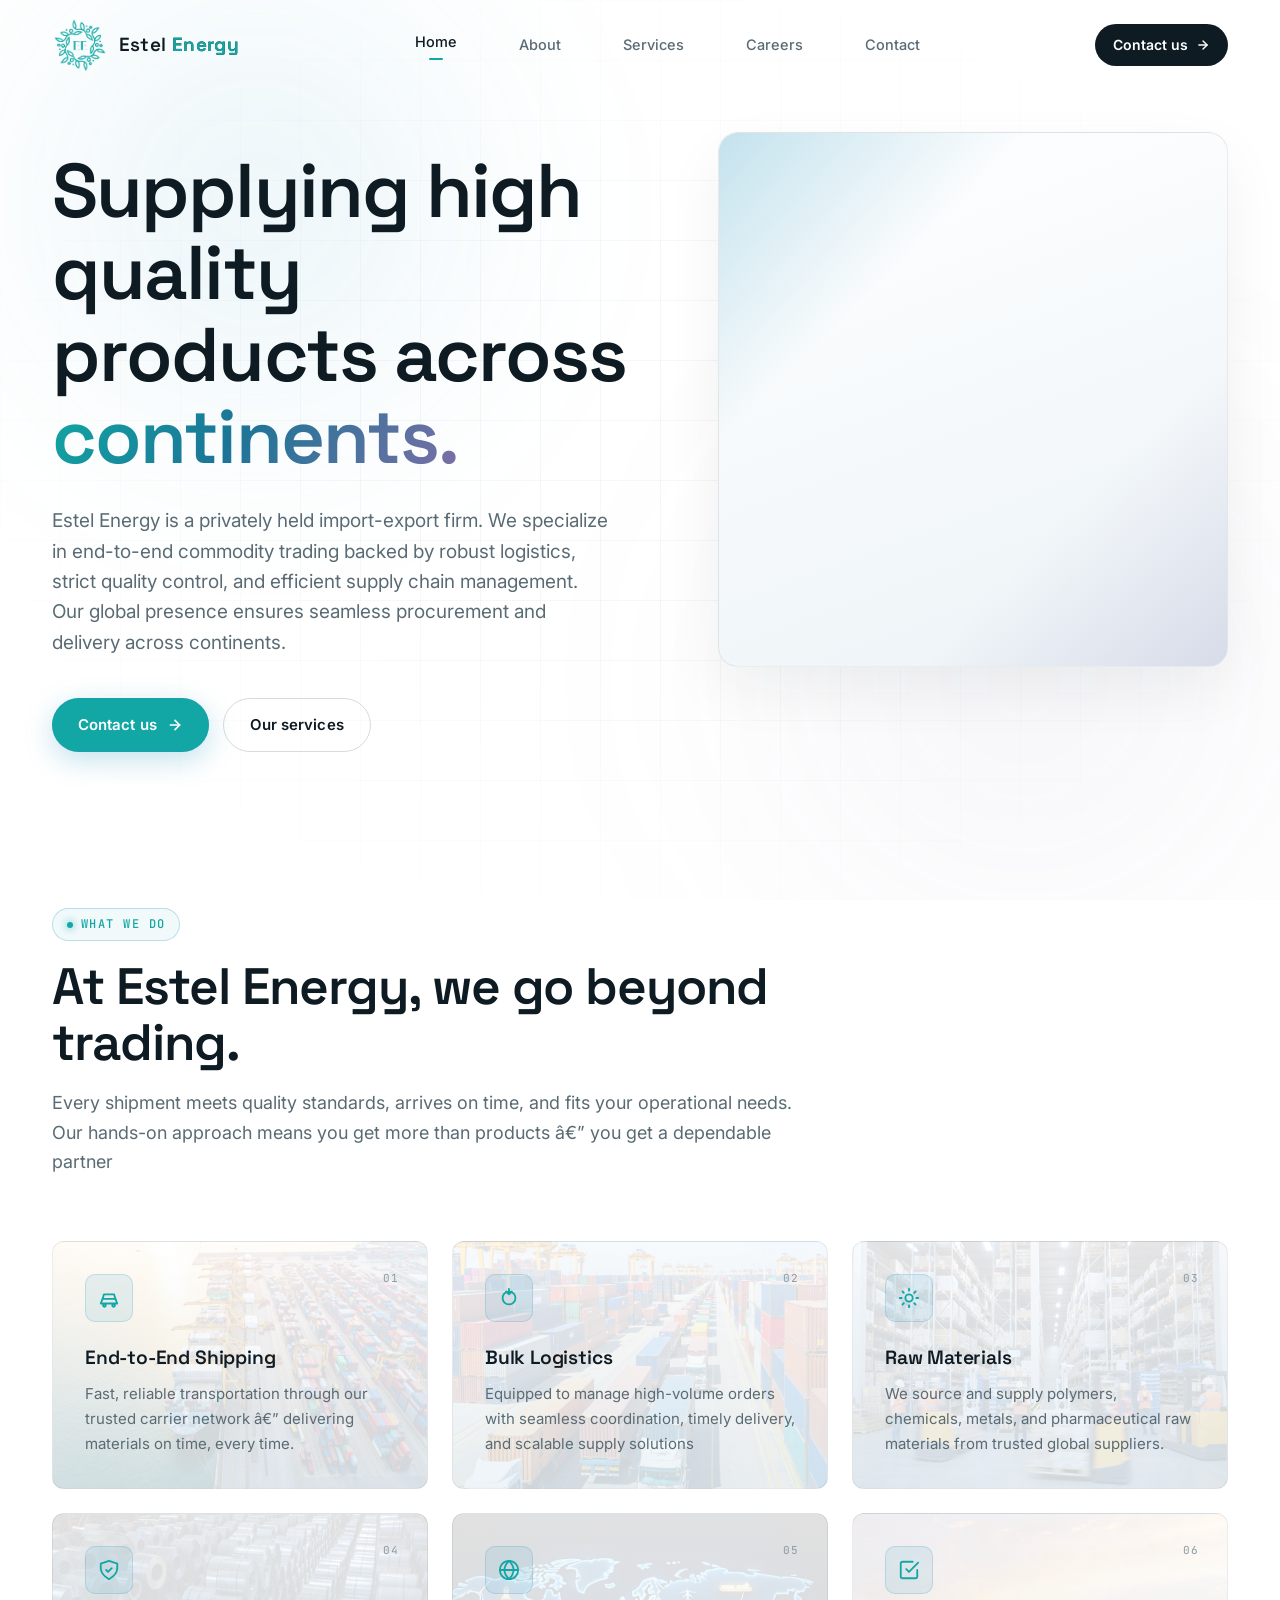
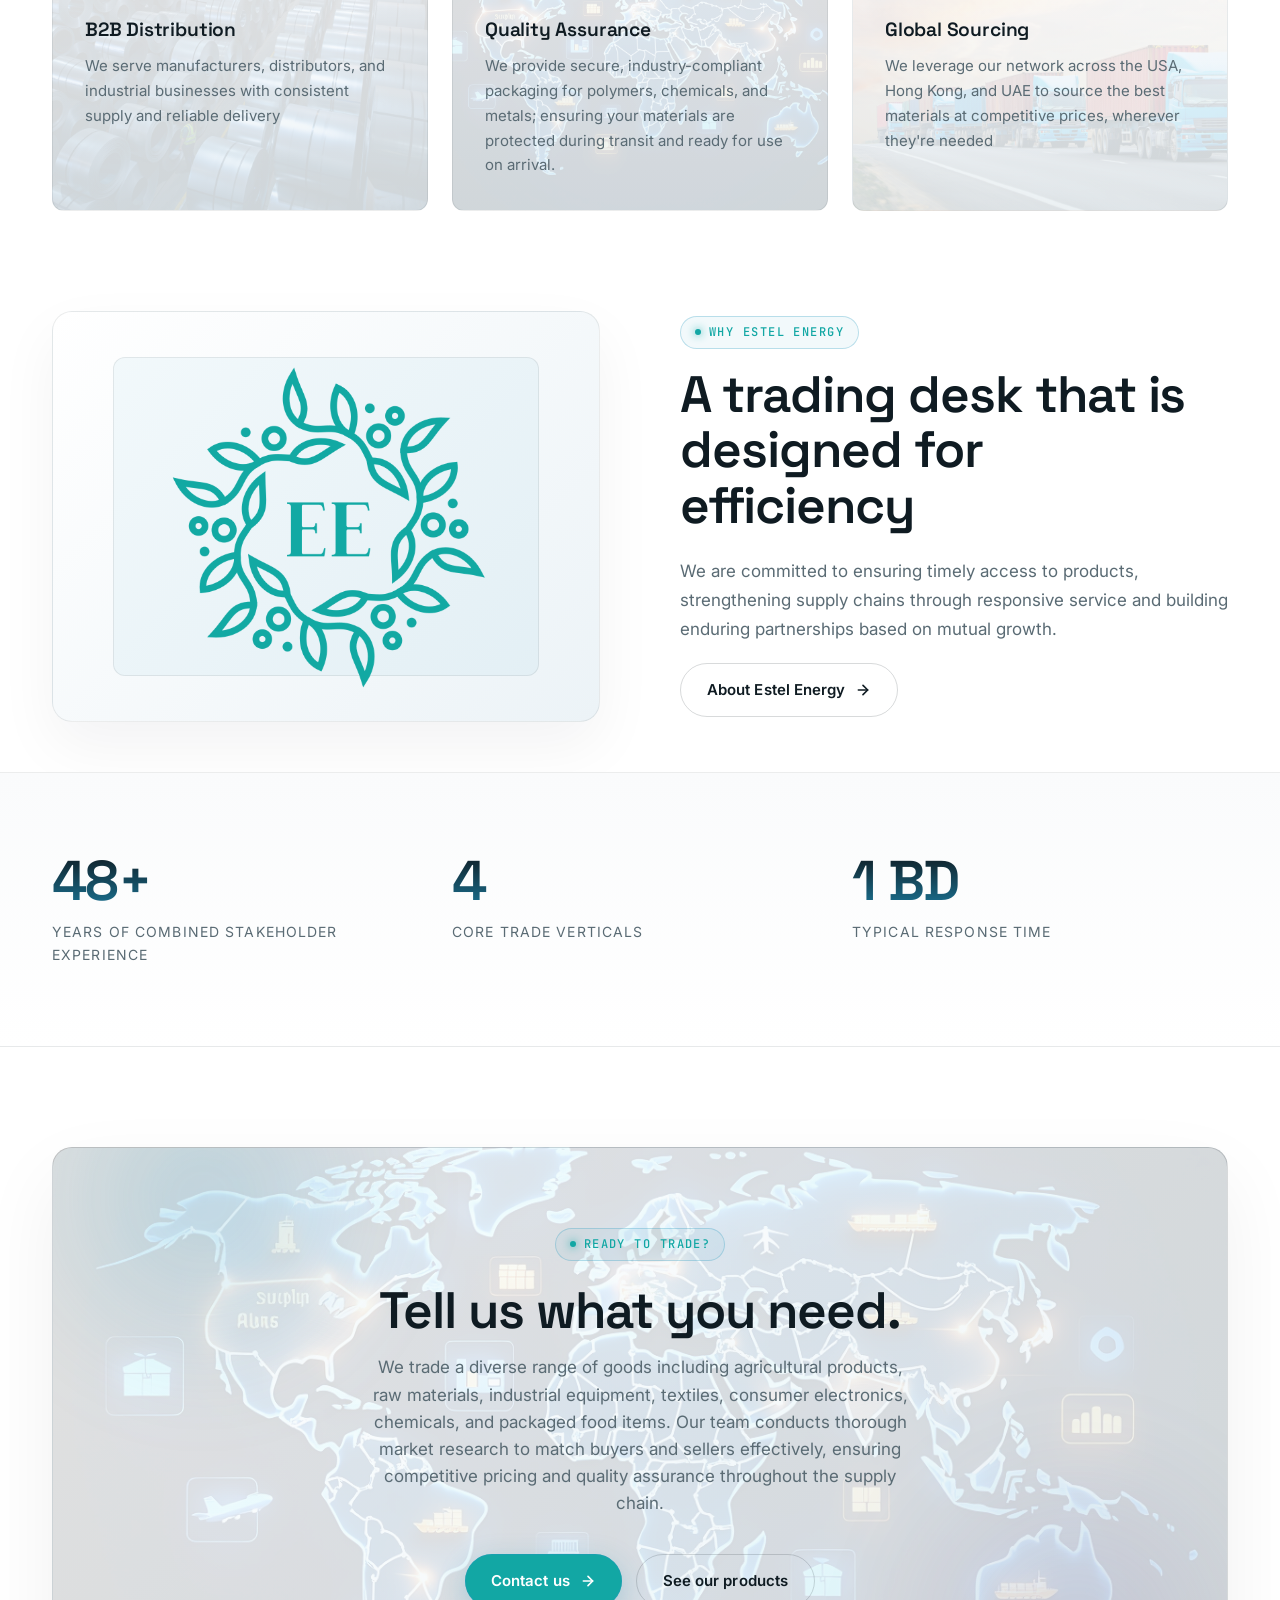
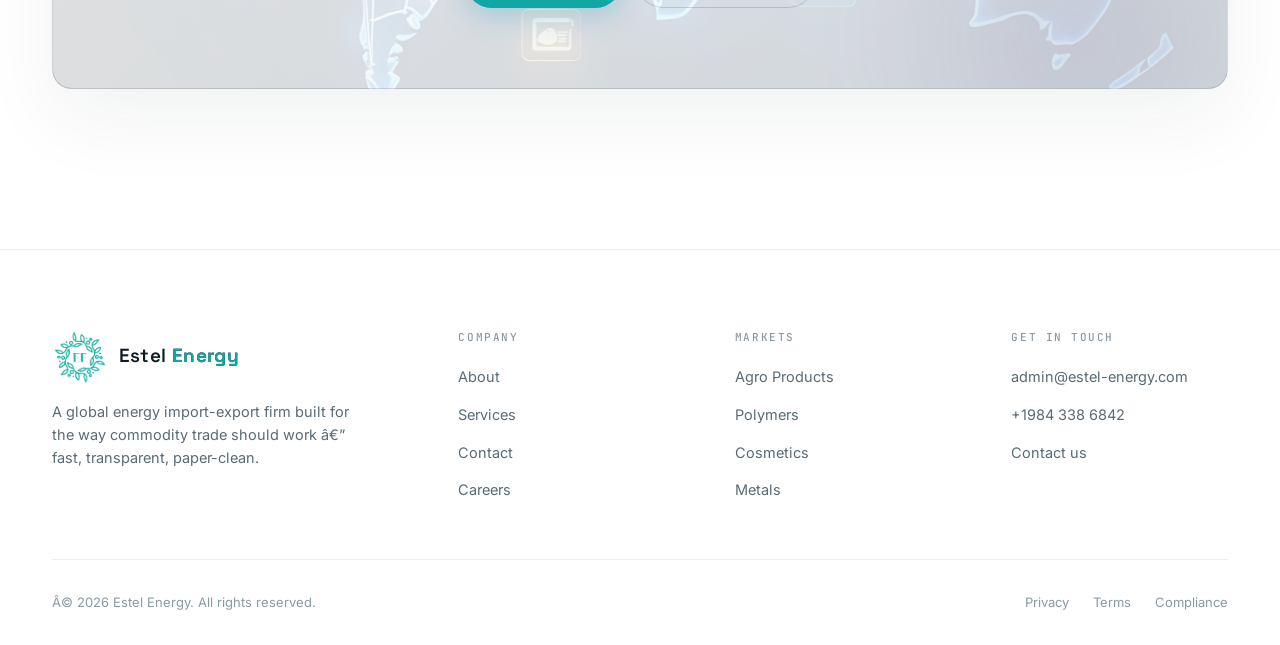
==== commit 94bec67c: "Update contact phone number to +1984 338 6842 across all pages" ====
--- a/index.html
+++ b/index.html
@@ -1,4 +1,4 @@
-<!DOCTYPE html>
+﻿<!DOCTYPE html>
 <html lang="en">
 <head>
   <meta charset="UTF-8">
@@ -80,7 +80,7 @@
       <div class="section-head reveal">
         <span class="eyebrow">What we do</span>
         <h2>At Estel Energy, we go beyond trading.</h2>
-        <p>Every shipment meets quality standards, arrives on time, and fits your operational needs. Our hands-on approach means you get more than products — you get a dependable partner</p>
+        <p>Every shipment meets quality standards, arrives on time, and fits your operational needs. Our hands-on approach means you get more than products â€” you get a dependable partner</p>
       </div>
 
       <div class="grid grid-3">
@@ -90,7 +90,7 @@
             <svg viewBox="0 0 24 24" fill="none" stroke="currentColor" stroke-width="2" stroke-linecap="round" stroke-linejoin="round"><path d="M3 18h18l-2-5H5l-2 5z"/><path d="M5 13l1.5-5h11L19 13"/><circle cx="7" cy="20" r="1.5"/><circle cx="17" cy="20" r="1.5"/></svg>
           </div>
           <h3 class="card-title">End-to-End Shipping</h3>
-          <p class="card-body">Fast, reliable transportation through our trusted carrier network — delivering materials on time, every time.</p>
+          <p class="card-body">Fast, reliable transportation through our trusted carrier network â€” delivering materials on time, every time.</p>
         </div>
 
         <div class="card reveal" data-delay="1" style="background: linear-gradient(180deg, rgba(255, 255, 255, 0.88) 0%, rgba(236, 243, 247, 0.88) 100%), url('./shippingtwo.png') center / cover no-repeat;">
@@ -217,7 +217,7 @@
             <img src="./estellogo.png" alt="Estel Energy logo" class="brand-logo">
             <span class="brand-name">Estel <span>Energy</span></span>
           </div>
-          <p class="footer-tag">A global energy import-export firm built for the way commodity trade should work — fast, transparent, paper-clean.</p>
+          <p class="footer-tag">A global energy import-export firm built for the way commodity trade should work â€” fast, transparent, paper-clean.</p>
         </div>
         <div>
           <h4>Company</h4>
@@ -241,13 +241,13 @@
           <h4>Get in touch</h4>
           <ul>
             <li><a href="mailto:admin@estel-energy.com">admin@estel-energy.com</a></li>
-            <li><a href="tel:+19842964442">+1 (984)296-4442</a></li>
+            <li><a href="tel:+19843386842">+1984 338 6842</a></li>
             <li><a href="contact.html">Contact us</a></li>
           </ul>
         </div>
       </div>
       <div class="footer-bottom">
-        <span>© <span id="year">2026</span> Estel Energy. All rights reserved.</span>
+        <span>Â© <span id="year">2026</span> Estel Energy. All rights reserved.</span>
         <div class="footer-bottom-links">
           <a href="#">Privacy</a>
           <a href="#">Terms</a>
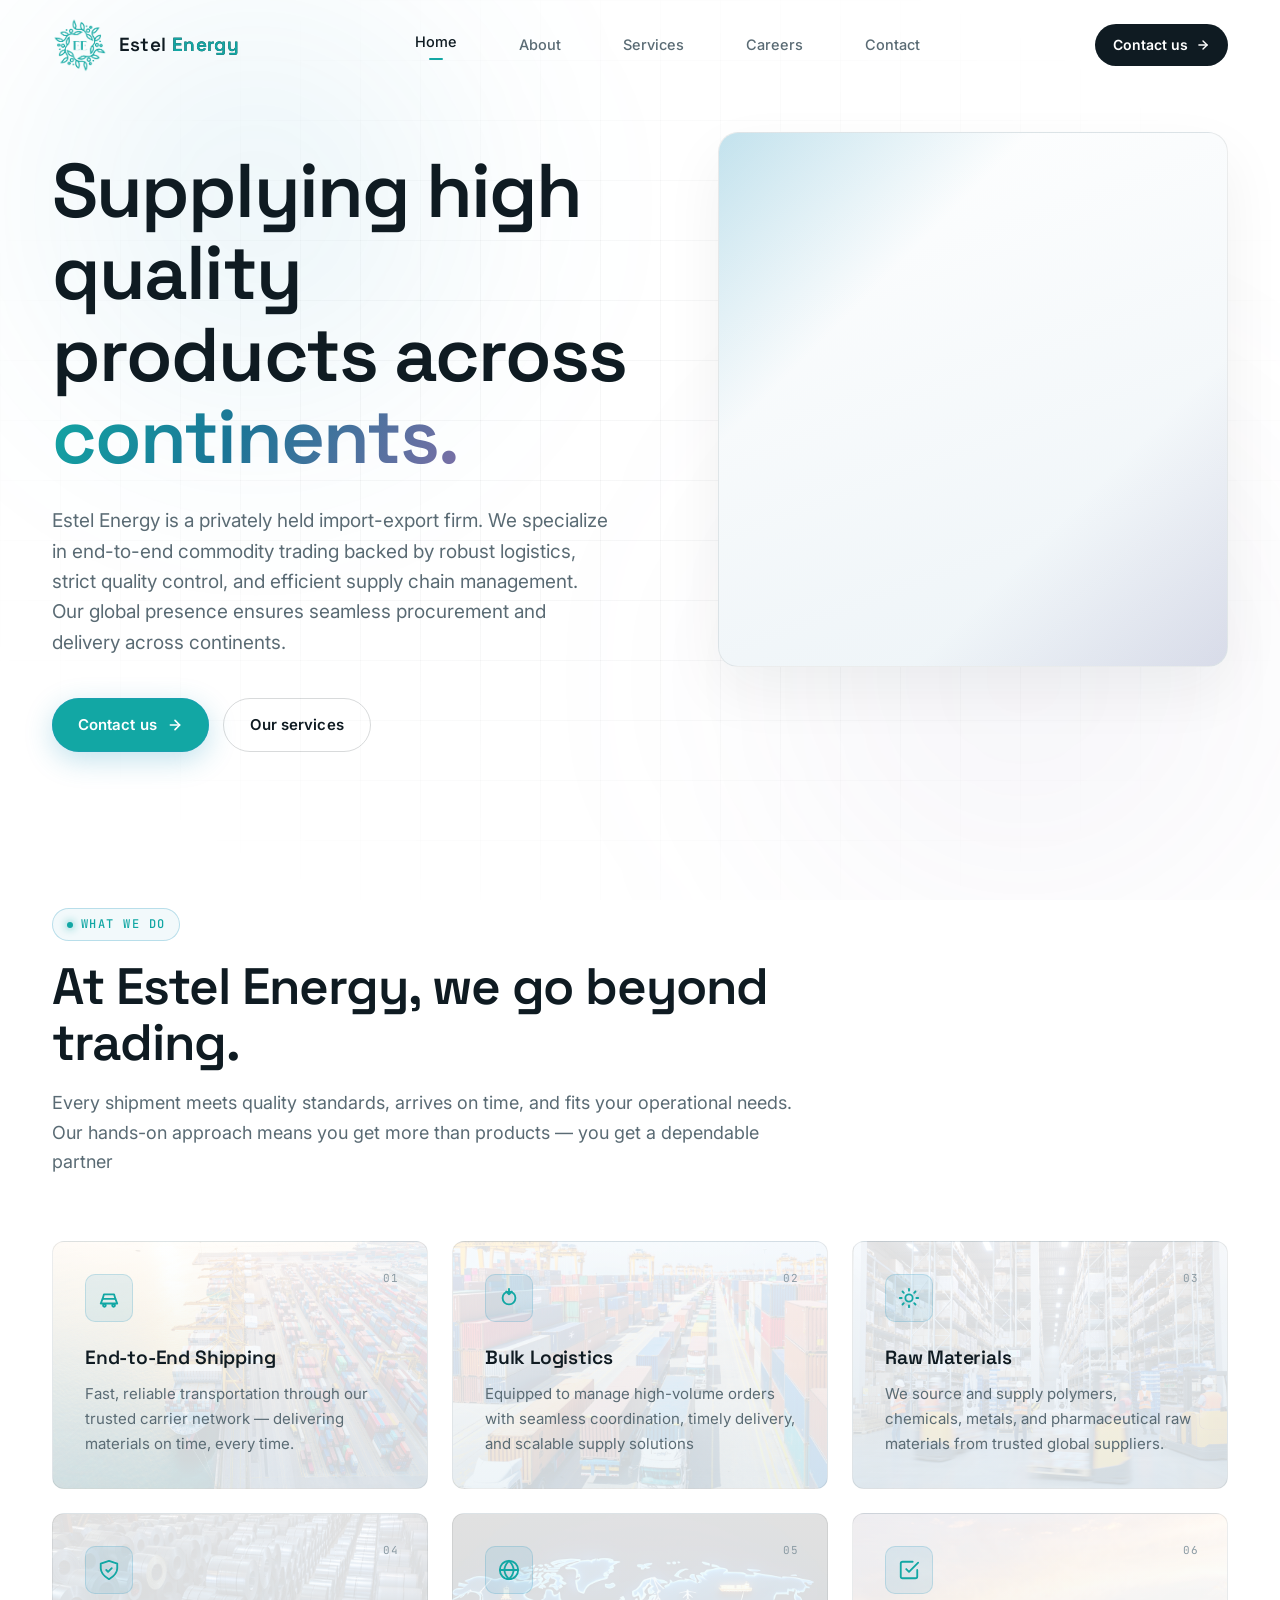
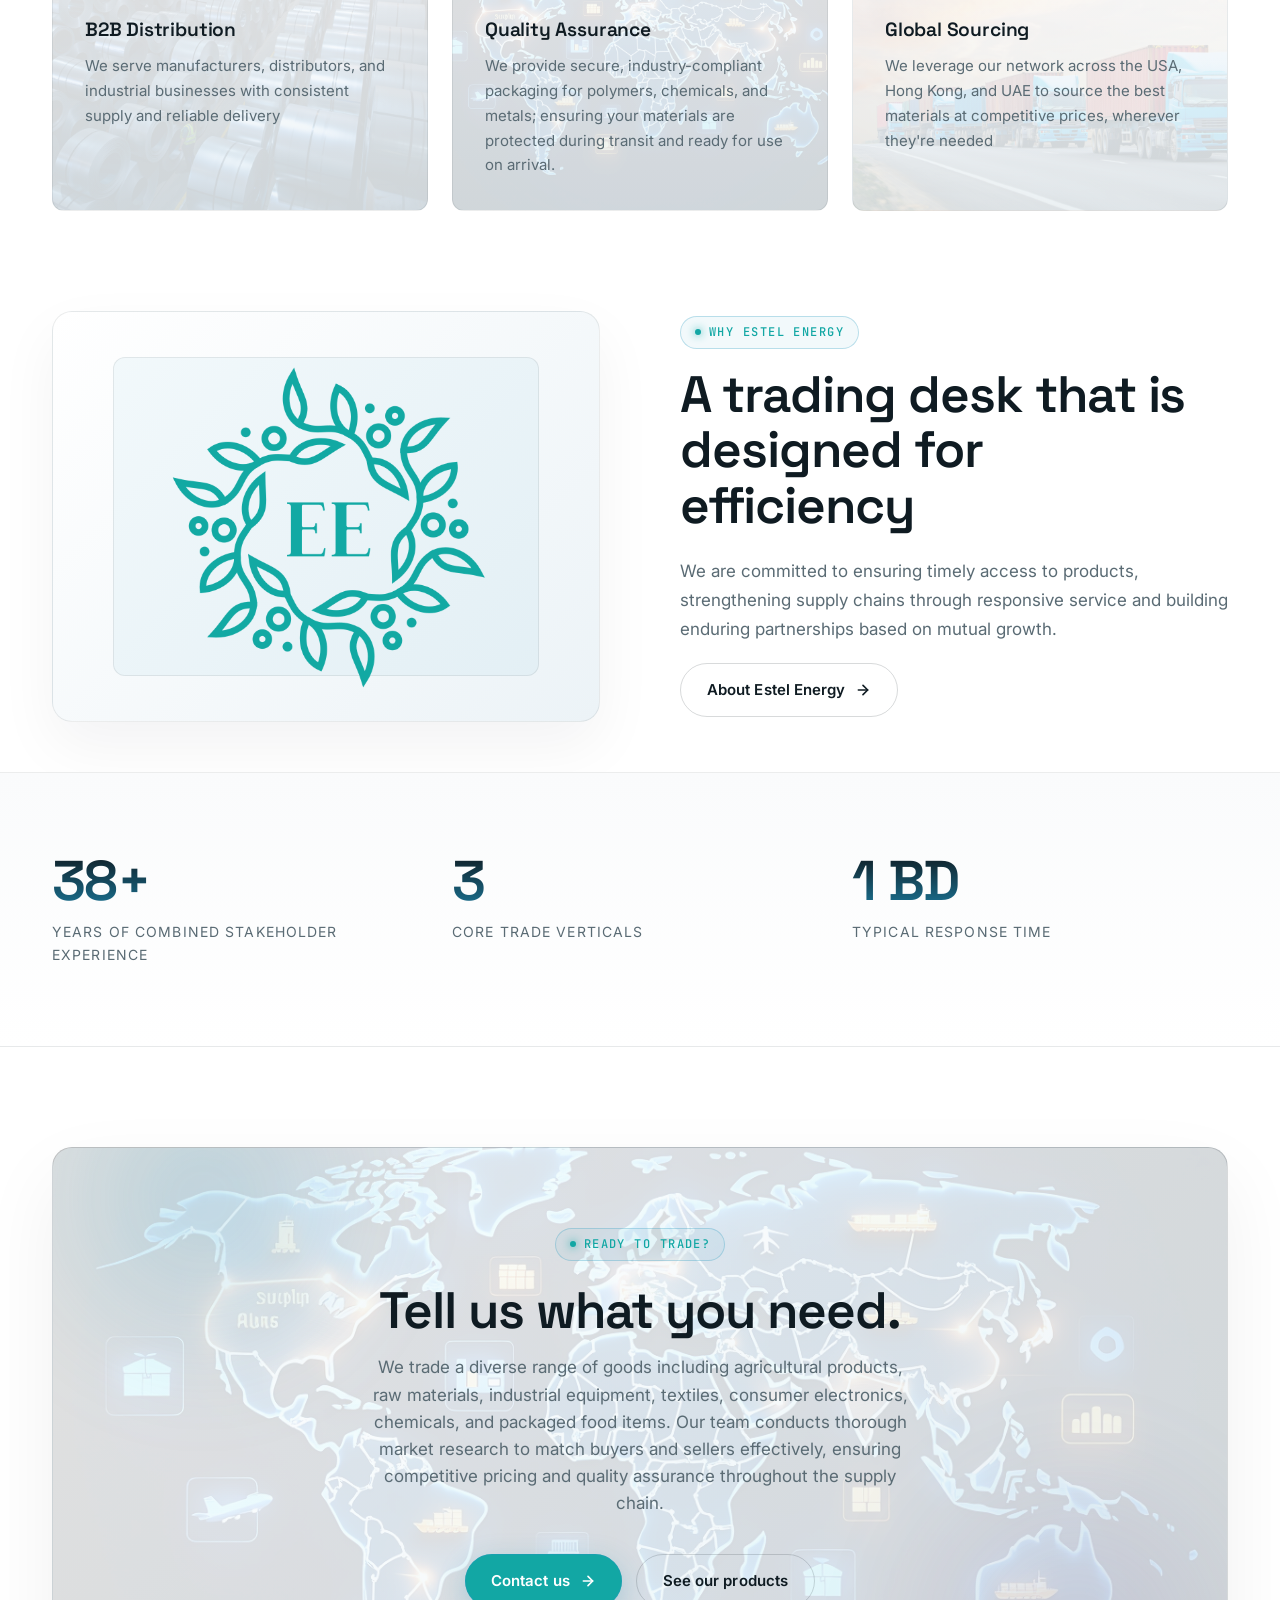
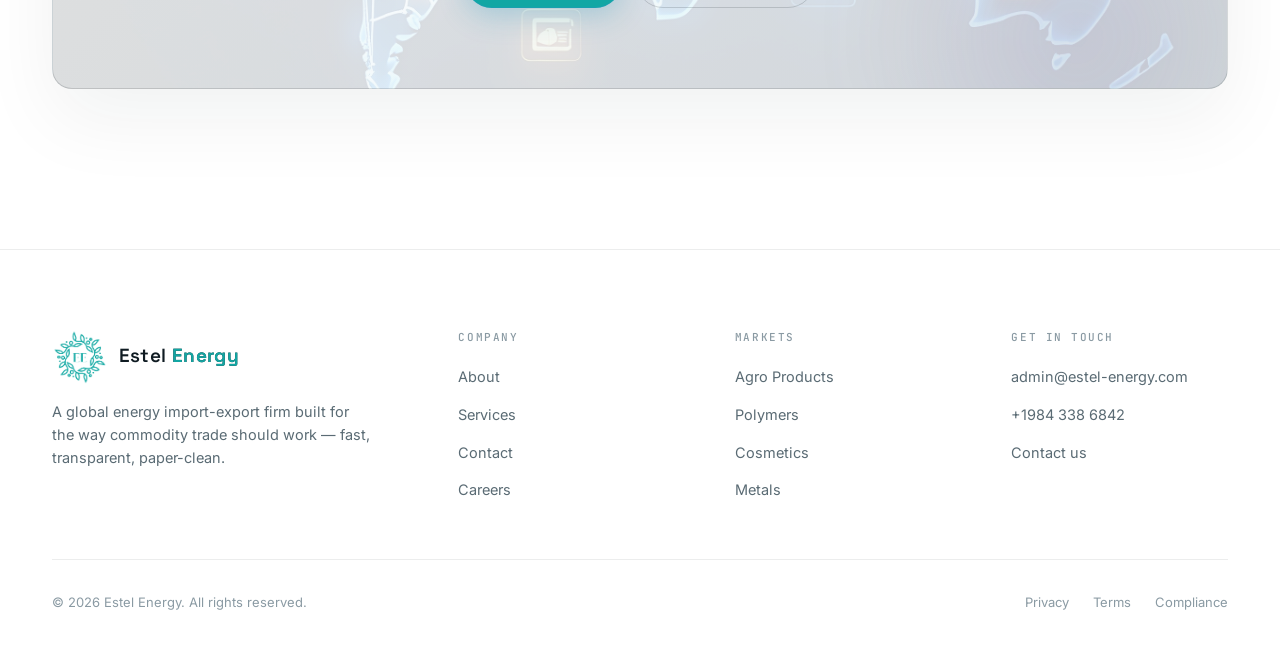
==== commit 0880dfd7: "Fix UTF-8 encoding corruption from previous commit; phone number update intact" ====
--- a/index.html
+++ b/index.html
@@ -1,4 +1,4 @@
-﻿<!DOCTYPE html>
+<!DOCTYPE html>
 <html lang="en">
 <head>
   <meta charset="UTF-8">
@@ -80,7 +80,7 @@
       <div class="section-head reveal">
         <span class="eyebrow">What we do</span>
         <h2>At Estel Energy, we go beyond trading.</h2>
-        <p>Every shipment meets quality standards, arrives on time, and fits your operational needs. Our hands-on approach means you get more than products â€” you get a dependable partner</p>
+        <p>Every shipment meets quality standards, arrives on time, and fits your operational needs. Our hands-on approach means you get more than products — you get a dependable partner</p>
       </div>
 
       <div class="grid grid-3">
@@ -90,7 +90,7 @@
             <svg viewBox="0 0 24 24" fill="none" stroke="currentColor" stroke-width="2" stroke-linecap="round" stroke-linejoin="round"><path d="M3 18h18l-2-5H5l-2 5z"/><path d="M5 13l1.5-5h11L19 13"/><circle cx="7" cy="20" r="1.5"/><circle cx="17" cy="20" r="1.5"/></svg>
           </div>
           <h3 class="card-title">End-to-End Shipping</h3>
-          <p class="card-body">Fast, reliable transportation through our trusted carrier network â€” delivering materials on time, every time.</p>
+          <p class="card-body">Fast, reliable transportation through our trusted carrier network — delivering materials on time, every time.</p>
         </div>
 
         <div class="card reveal" data-delay="1" style="background: linear-gradient(180deg, rgba(255, 255, 255, 0.88) 0%, rgba(236, 243, 247, 0.88) 100%), url('./shippingtwo.png') center / cover no-repeat;">
@@ -217,7 +217,7 @@
             <img src="./estellogo.png" alt="Estel Energy logo" class="brand-logo">
             <span class="brand-name">Estel <span>Energy</span></span>
           </div>
-          <p class="footer-tag">A global energy import-export firm built for the way commodity trade should work â€” fast, transparent, paper-clean.</p>
+          <p class="footer-tag">A global energy import-export firm built for the way commodity trade should work — fast, transparent, paper-clean.</p>
         </div>
         <div>
           <h4>Company</h4>
@@ -247,7 +247,7 @@
         </div>
       </div>
       <div class="footer-bottom">
-        <span>Â© <span id="year">2026</span> Estel Energy. All rights reserved.</span>
+        <span>© <span id="year">2026</span> Estel Energy. All rights reserved.</span>
         <div class="footer-bottom-links">
           <a href="#">Privacy</a>
           <a href="#">Terms</a>
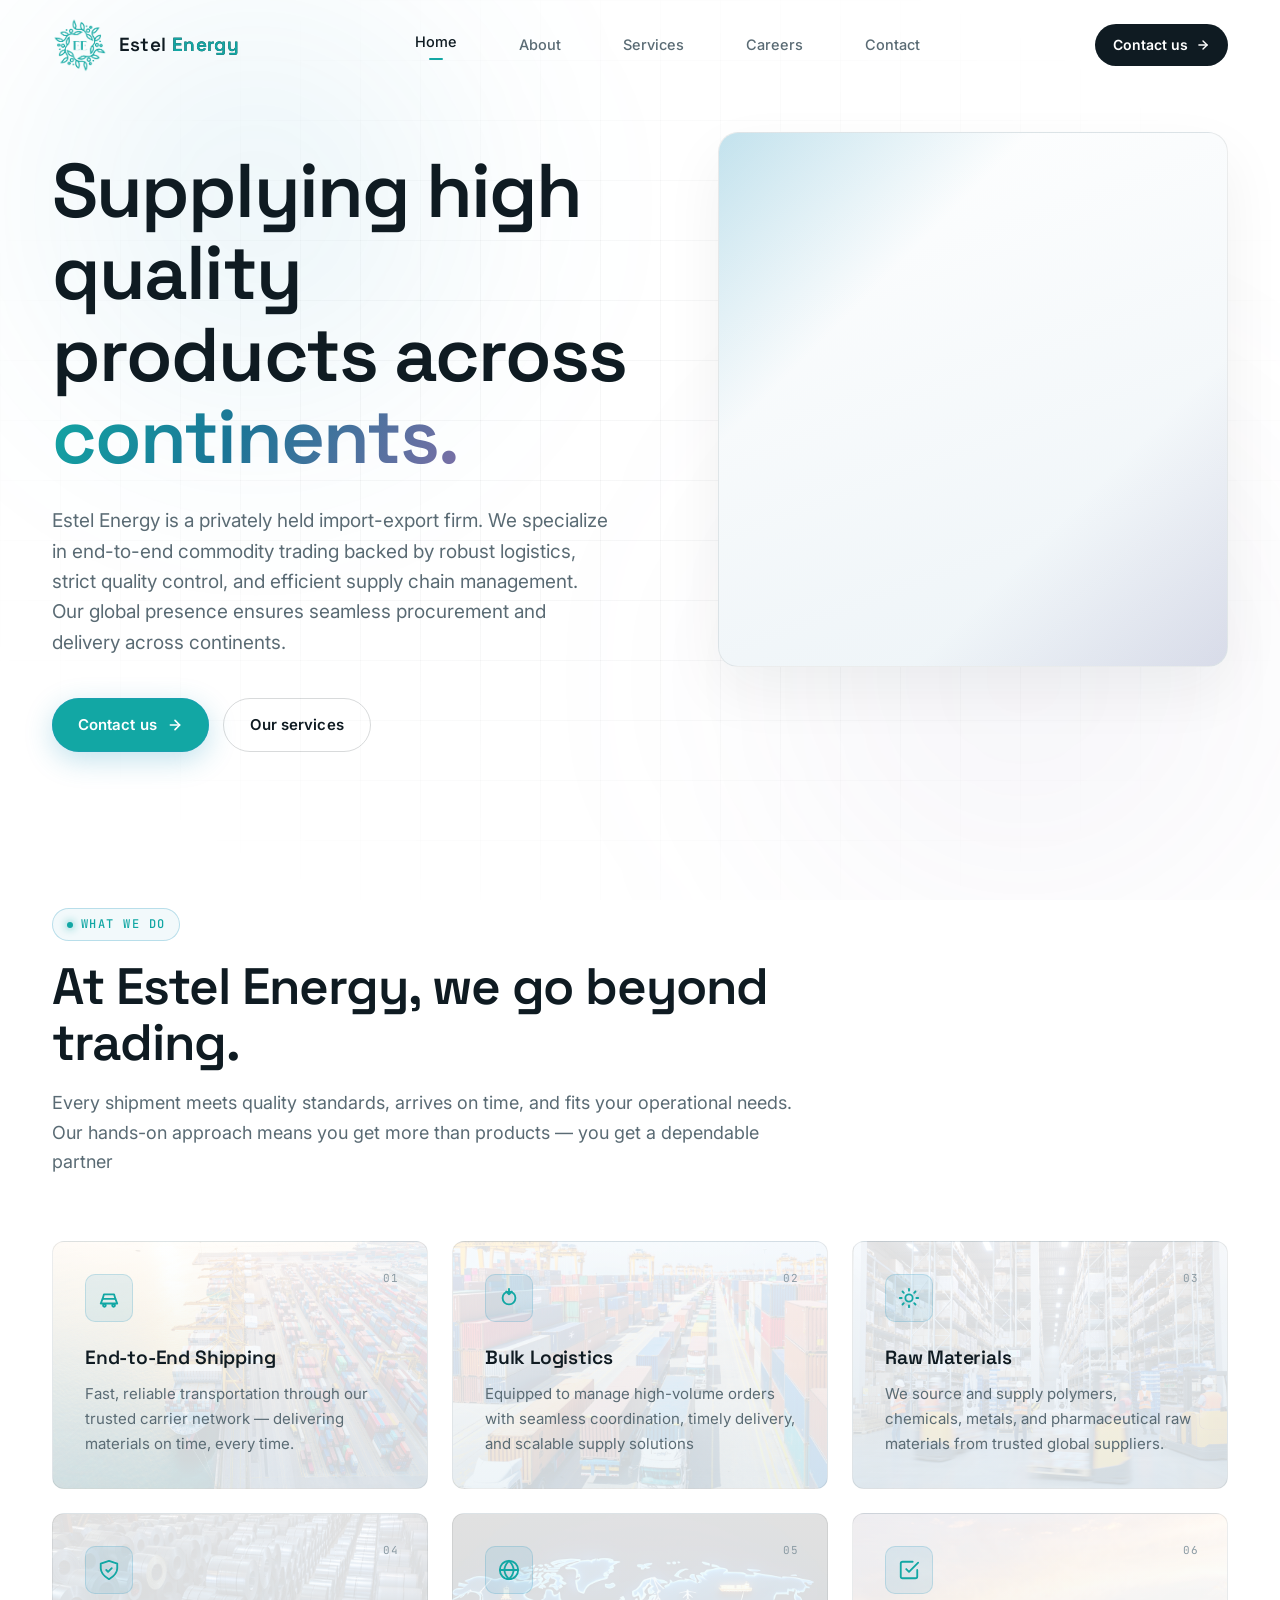
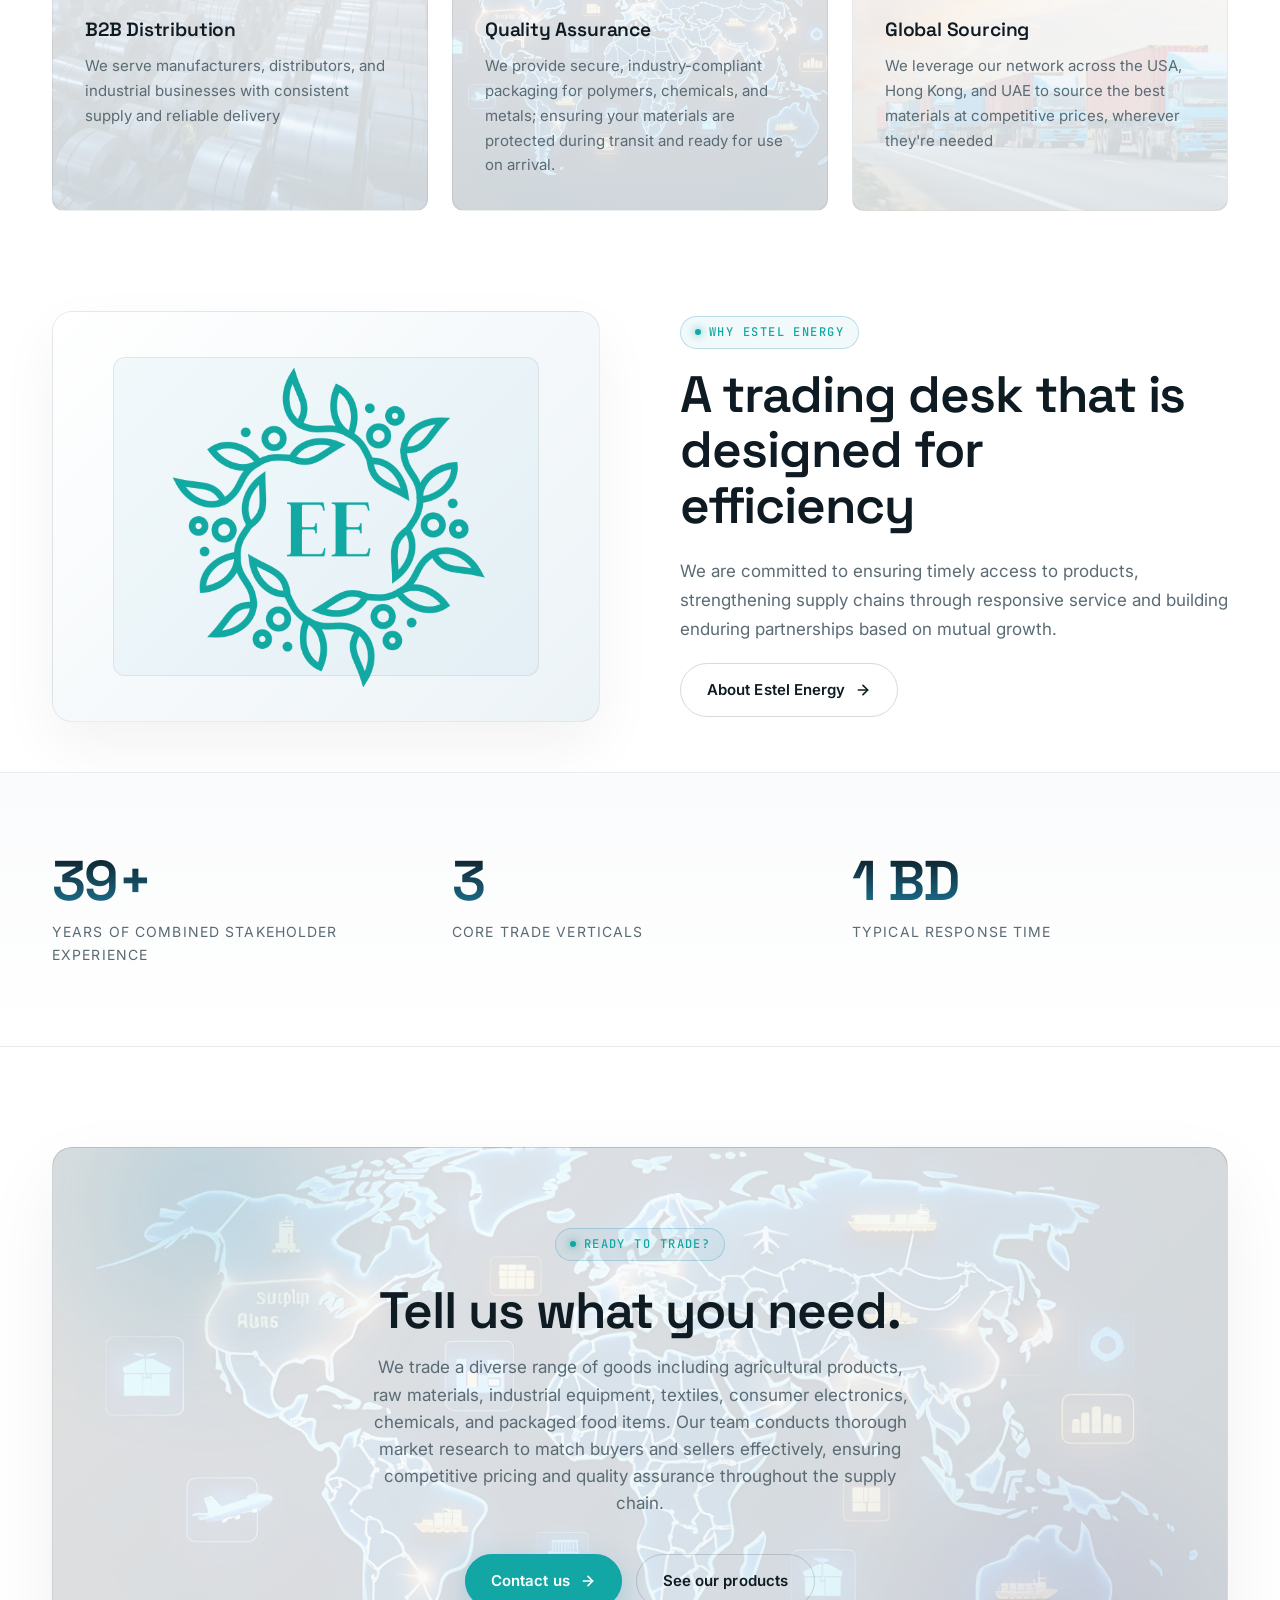
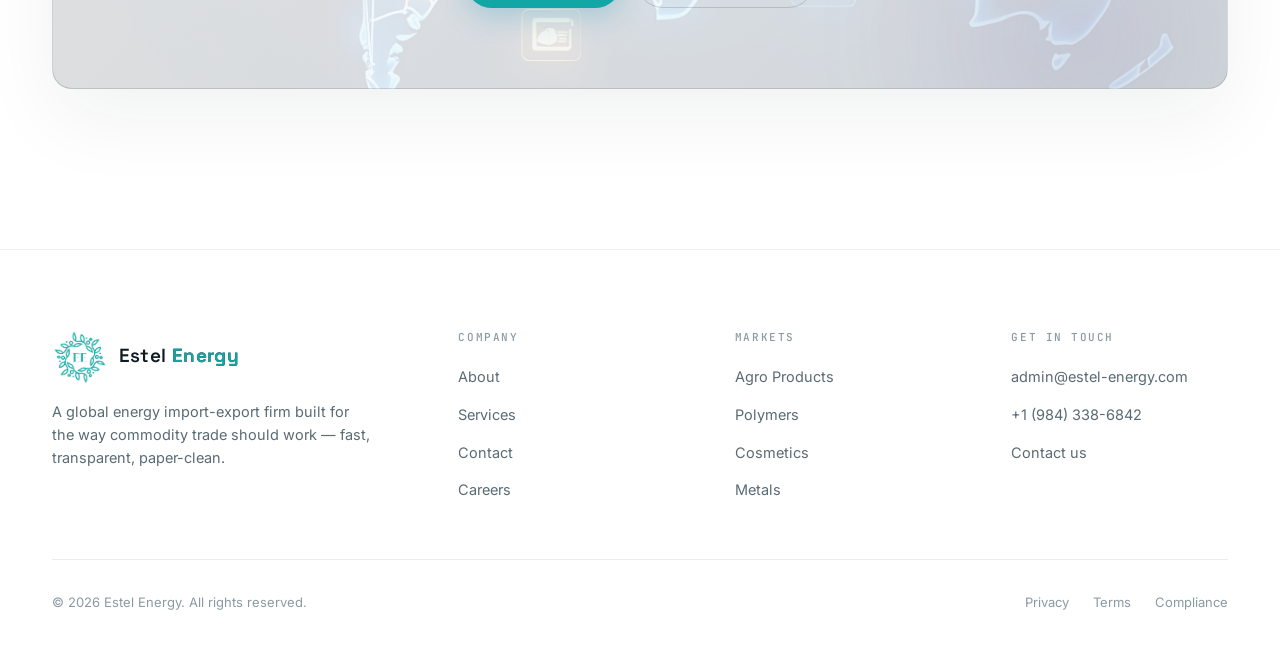
==== commit 9b3470ca: "Format phone number as +1 (984) 338-6842 to match site style" ====
--- a/index.html
+++ b/index.html
@@ -241,7 +241,7 @@
           <h4>Get in touch</h4>
           <ul>
             <li><a href="mailto:admin@estel-energy.com">admin@estel-energy.com</a></li>
-            <li><a href="tel:+19843386842">+1984 338 6842</a></li>
+            <li><a href="tel:+19843386842">+1 (984) 338-6842</a></li>
             <li><a href="contact.html">Contact us</a></li>
           </ul>
         </div>
